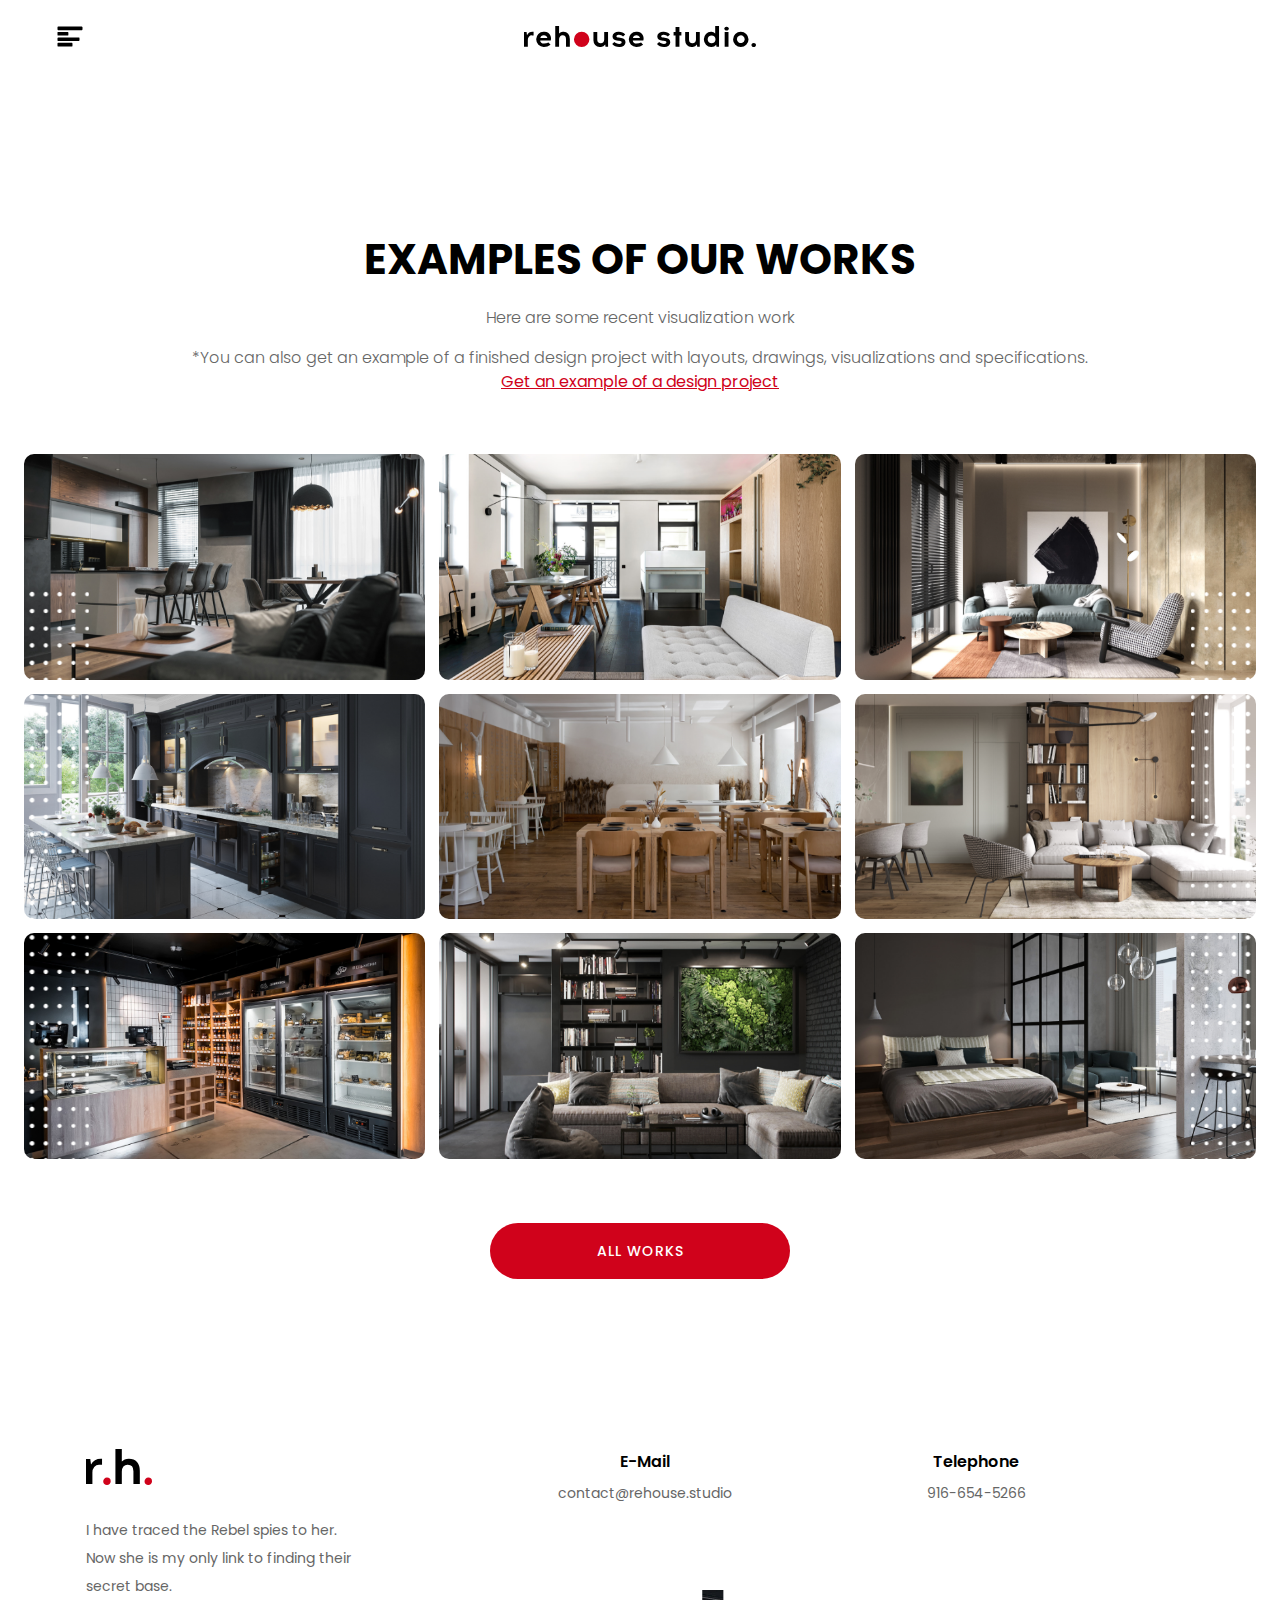
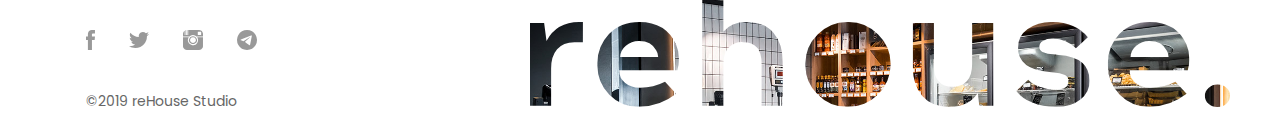
==== portfolio.html @ 038b2cbd "footer pic fix" ====
<!DOCTYPE html>
<html lang="en">

<head>
    <meta charset="UTF-8">
    <meta name="viewport" content="width=device-width, initial-scale=1.0">
    <meta http-equiv="X-UA-Compatible" content="ie=edge">
    <title>Rehouse studio</title>
    <!-- fonts -->
    <link
        href="https://fonts.googleapis.com/css?family=Poppins:100,200,300,400,500,600,700,800,900&display=swap&subset=devanagari,latin-ext"
        rel="stylesheet">
    <!-- styles -->
    <link rel="stylesheet" href="css/slick.css">
    <link rel="stylesheet" href="css/twentytwenty.css">
    <link rel="stylesheet" href="css/fotorama.css">
    <link rel="stylesheet" href="css/common.css">
    <link rel="stylesheet" href="css/responsive.css">
</head>

<body>

    <header class="header">
        <!-- <div id="toppage"></div> -->
        <span class="header__nav">
            <img class="burger" src="image/icons/menu-icon.svg" alt="menu">
            <img class="burger-close" src="image/icons/close-menu.svg" alt="menu close">
        </span>
        <a href="index.html" class="header__logo"><img src="image/logo.svg" alt="logo"></a>
        <div class="menu-section">
            <img class="ms__leftpic" src="image/red-dots.svg" alt="red dots">
            <img class="ms__rightpic" src="image/red-dots.svg" alt="red dots">
            <nav>
                <ul>
                    <li><a href="#portfolio">portfolio</a></li>
                    <li><a href="#about-us">about us</a></li>
                    <li><a href="#work-process">work process</a></li>
                    <li><a href="#service-packages">service packages</a></li>
                    <li><a href="#formsection">contact us</a></li>
                    <li><span class="openmodal">get designer advice</span></li>
                </ul>
            </nav>
        </div>
    </header>

    <main>
        <section class="ourworks" id="portfolio">
            <div class="ourworks__topsect">
                <h3>EXAMPLES OF OUR WORKS</h3>
                <p>Here are some recent visualization work</p>
                <p>*You can also get an example of a finished design project with layouts, drawings, visualizations and
                    specifications.
                    <a href="#">Get an example of a design project</a>
                </p>
            </div>
            <div class="ourworks__works">
                <img class="right-pic" src="image/white-dots.svg" alt="image">
                <img class="left-pic" src="image/white-dots.svg" alt="image">
                <div class="work-row">
                    <div class="work-col">
                        <div class="workbox">
                            <div class="workbox__inner">
                                <img src="image/work1.png" alt="image">
                                <div class="workbox__hoverbox">
                                    <p class="whoverbox__title">
                                        Design by suvorich texture framework: Lincoln
                                    </p>
                                    <div class="whoverbox__descr">
                                        <div class="whoverbox__inf">
                                            <img src="image/icons/sizeicon.svg" alt="icon"><span> 98
                                                m<sup>2</sup></span>
                                        </div>
                                        <div class="whoverbox__inf">
                                            <img src="image/icons/mark-icon.svg" alt="icon"><span>Chicago,IL</span>
                                        </div>
                                    </div>
                                    <div class="text-right"><span class="whoverbox__seemore">see more photos</span>
                                    </div>
                                </div>
                            </div>
                        </div>
                    </div>
                    <div class="work-col">
                        <div class="workbox">
                            <div class="workbox__inner">
                                <img src="image/work2.png" alt="image">
                                <div class="workbox__hoverbox">
                                    <p class="whoverbox__title">
                                        Design by suvorich texture framework: Lincoln
                                    </p>
                                    <div class="whoverbox__descr">
                                        <div class="whoverbox__inf">
                                            <img src="image/icons/sizeicon.svg" alt="icon"><span> 98
                                                m<sup>2</sup></span>
                                        </div>
                                        <div class="whoverbox__inf">
                                            <img src="image/icons/mark-icon.svg" alt="icon"><span>Chicago,IL</span>
                                        </div>
                                    </div>
                                    <div class="text-right"><span class="whoverbox__seemore">see more photos</span>
                                    </div>
                                </div>
                            </div>
                        </div>
                    </div>
                    <div class="work-col">
                        <div class="workbox">
                            <div class="workbox__inner">
                                <img src="image/work3.png" alt="image">
                                <div class="workbox__hoverbox">
                                    <p class="whoverbox__title">
                                        Design by suvorich texture framework: Lincoln
                                    </p>
                                    <div class="whoverbox__descr">
                                        <div class="whoverbox__inf">
                                            <img src="image/icons/sizeicon.svg" alt="icon"><span> 98
                                                m<sup>2</sup></span>
                                        </div>
                                        <div class="whoverbox__inf">
                                            <img src="image/icons/mark-icon.svg" alt="icon"><span>Chicago,IL</span>
                                        </div>
                                    </div>
                                    <div class="text-right"><span class="whoverbox__seemore">see more photos</span>
                                    </div>
                                </div>
                            </div>
                        </div>
                    </div>
                    <div class="work-col">
                        <div class="workbox">
                            <div class="workbox__inner">
                                <img src="image/work4.png" alt="image">
                                <div class="workbox__hoverbox">
                                    <p class="whoverbox__title">
                                        Design by suvorich texture framework: Lincoln
                                    </p>
                                    <div class="whoverbox__descr">
                                        <div class="whoverbox__inf">
                                            <img src="image/icons/sizeicon.svg" alt="icon"><span> 98
                                                m<sup>2</sup></span>
                                        </div>
                                        <div class="whoverbox__inf">
                                            <img src="image/icons/mark-icon.svg" alt="icon"><span>Chicago,IL</span>
                                        </div>
                                    </div>
                                    <div class="text-right"><span class="whoverbox__seemore">see more photos</span>
                                    </div>
                                </div>
                            </div>
                        </div>
                    </div>
                    <div class="work-col">
                        <div class="workbox">
                            <div class="workbox__inner">
                                <img src="image/work5.png" alt="image">
                                <div class="workbox__hoverbox">
                                    <p class="whoverbox__title">
                                        Design by suvorich texture framework: Lincoln
                                    </p>
                                    <div class="whoverbox__descr">
                                        <div class="whoverbox__inf">
                                            <img src="image/icons/sizeicon.svg" alt="icon"><span> 98
                                                m<sup>2</sup></span>
                                        </div>
                                        <div class="whoverbox__inf">
                                            <img src="image/icons/mark-icon.svg" alt="icon"><span>Chicago,IL</span>
                                        </div>
                                    </div>
                                    <div class="text-right"><span class="whoverbox__seemore">see more photos</span>
                                    </div>
                                </div>
                            </div>
                        </div>
                    </div>
                    <div class="work-col">
                        <div class="workbox">
                            <div class="workbox__inner">
                                <img src="image/work6.png" alt="image">
                                <div class="workbox__hoverbox">
                                    <p class="whoverbox__title">
                                        Design by suvorich texture framework: Lincoln
                                    </p>
                                    <div class="whoverbox__descr">
                                        <div class="whoverbox__inf">
                                            <img src="image/icons/sizeicon.svg" alt="icon"><span> 98
                                                m<sup>2</sup></span>
                                        </div>
                                        <div class="whoverbox__inf">
                                            <img src="image/icons/mark-icon.svg" alt="icon"><span>Chicago,IL</span>
                                        </div>
                                    </div>
                                    <div class="text-right"><span class="whoverbox__seemore">see more photos</span>
                                    </div>
                                </div>
                            </div>
                        </div>
                    </div>
                    <div class="work-col">
                        <div class="workbox">
                            <div class="workbox__inner">
                                <img src="image/work7.png" alt="image">
                                <div class="workbox__hoverbox">
                                    <p class="whoverbox__title">
                                        Design by suvorich texture framework: Lincoln
                                    </p>
                                    <div class="whoverbox__descr">
                                        <div class="whoverbox__inf">
                                            <img src="image/icons/sizeicon.svg" alt="icon"><span> 98
                                                m<sup>2</sup></span>
                                        </div>
                                        <div class="whoverbox__inf">
                                            <img src="image/icons/mark-icon.svg" alt="icon"><span>Chicago,IL</span>
                                        </div>
                                    </div>
                                    <div class="text-right"><span class="whoverbox__seemore">see more photos</span>
                                    </div>
                                </div>
                            </div>
                        </div>
                    </div>
                    <div class="work-col">
                        <div class="workbox">
                            <div class="workbox__inner">
                                <img src="image/work8.png" alt="image">
                                <div class="workbox__hoverbox">
                                    <p class="whoverbox__title">
                                        Design by suvorich texture framework: Lincoln
                                    </p>
                                    <div class="whoverbox__descr">
                                        <div class="whoverbox__inf">
                                            <img src="image/icons/sizeicon.svg" alt="icon"><span> 98
                                                m<sup>2</sup></span>
                                        </div>
                                        <div class="whoverbox__inf">
                                            <img src="image/icons/mark-icon.svg" alt="icon"><span>Chicago,IL</span>
                                        </div>
                                    </div>
                                    <div class="text-right"><span class="whoverbox__seemore">see more photos</span>
                                    </div>
                                </div>
                            </div>
                        </div>
                    </div>
                    <div class="work-col">
                        <div class="workbox">
                            <div class="workbox__inner">
                                <img src="image/work9.png" alt="image">
                                <div class="workbox__hoverbox">
                                    <p class="whoverbox__title">
                                        Design by suvorich texture framework: Lincoln
                                    </p>
                                    <div class="whoverbox__descr">
                                        <div class="whoverbox__inf">
                                            <img src="image/icons/sizeicon.svg" alt="icon"><span> 98
                                                m<sup>2</sup></span>
                                        </div>
                                        <div class="whoverbox__inf">
                                            <img src="image/icons/mark-icon.svg" alt="icon"><span>Chicago,IL</span>
                                        </div>
                                    </div>
                                    <div class="text-right"><span class="whoverbox__seemore">see more photos</span>
                                    </div>
                                </div>
                            </div>
                        </div>
                    </div>
                </div>
                <p class="showmore-work"><span>see more works</span></p>
                <a href="#" class="allworks-link">all works</a>
            </div>
        </section>
    </main>

    <div class="modal-section-gallery">
        <div class="modalform-wrap">
            <div class="modal-gallery">
                <span class="close-modal"><img src="image/icons/close-button-white.svg" alt="close modal window"></span>
                <div class="fotorama" data-nav="thumbs" data-width="100%">
                    <img src="image/work1.png" alt="">
                    <img src="image/work2.png" alt="">
                    <img src="image/slide.png" alt="">
                    <img src="image/work3.png" alt="">
                    <img src="image/work4.png" alt="">
                    <img src="image/work5.png" alt="">
                    <img src="image/work6.png" alt="">
                    <img src="image/pic1.jpg" alt="">
                    <img src="image/pic2.png" alt="">
                    <img src="image/work1.png" alt="">
                    <img src="image/work2.png" alt="">
                    <img src="image/slide.png" alt="">
                    <img src="image/work3.png" alt="">
                    <img src="image/work4.png" alt="">
                    <img src="image/work5.png" alt="">
                    <img src="image/work6.png" alt="">
                </div>
            </div>
        </div>
    </div>

    <footer class="footer" id="aaa">
        <div class="footer__container">
            <div class="footer__leftbox">
                <a href="index.html" class="footer__logo"><img src="image/footer-logo.svg" alt="logo"></a>
                <p>
                    I have traced the Rebel spies to her. Now she is my only link to finding their secret base.
                </p>
                <ul class="footer__social">
                    <li>
                        <a href="#">
                            <svg xmlns="http://www.w3.org/2000/svg" width="9" height="20" viewBox="0 0 9 20">
                                <path id="_" data-name=""
                                    d="M9,6.491l-.355,3.52h-2.7V20H1.906V10.011H0V6.491H1.906V4.206A5.079,5.079,0,0,1,2.217,2.4,3.5,3.5,0,0,1,3.436.731,4.162,4.162,0,0,1,5.963,0L8.956.023V3.451H6.783a.842.842,0,0,0-.554.183.978.978,0,0,0-.288.777v2.08Z"
                                    fill="#999" />
                            </svg>
                        </a>
                    </li>
                    <li>
                        <a href="#">
                            <svg xmlns="http://www.w3.org/2000/svg" width="25" height="20" viewBox="0 0 25 20">
                                <path id="_" data-name=""
                                    d="M25,2.363a10.678,10.678,0,0,1-2.568,2.644v.647a14.435,14.435,0,0,1-.942,5.063,15.047,15.047,0,0,1-2.8,4.613,13.854,13.854,0,0,1-4.566,3.376A15.084,15.084,0,0,1,7.877,20a14.811,14.811,0,0,1-4.167-.591A14.286,14.286,0,0,1,0,17.75q.6.056,1.227.056a10.317,10.317,0,0,0,3.4-.563,10.691,10.691,0,0,0,2.968-1.575,5.175,5.175,0,0,1-2.968-1.027,4.876,4.876,0,0,1-1.8-2.489,5.172,5.172,0,0,0,.942.084,5.365,5.365,0,0,0,1.341-.169A5.1,5.1,0,0,1,1.555,9.353,5.218,5.218,0,0,1,1,7.117V7.032a4.87,4.87,0,0,0,2.34.647A5.127,5.127,0,0,1,1.67,5.865,4.895,4.895,0,0,1,1.056,3.46,4.965,4.965,0,0,1,1.741.928,14.576,14.576,0,0,0,6.393,4.641,14.633,14.633,0,0,0,12.3,6.217a5.785,5.785,0,0,1-.114-1.153,4.867,4.867,0,0,1,.685-2.532A5.142,5.142,0,0,1,14.74.689,4.993,4.993,0,0,1,17.295,0a5.1,5.1,0,0,1,2.055.422A5.044,5.044,0,0,1,21.033,1.6,10.057,10.057,0,0,0,24.287.366a4.856,4.856,0,0,1-.87,1.617,5.253,5.253,0,0,1-1.384,1.2A10.531,10.531,0,0,0,25,2.363Z"
                                    fill="#999" />
                            </svg>

                        </a>
                    </li>
                    <li>
                        <a href="#">
                            <svg xmlns="http://www.w3.org/2000/svg" width="20" height="20" viewBox="0 0 20 20">
                                <path id="_" data-name=""
                                    d="M3.834,20a3.607,3.607,0,0,1-1.861-.5A4.04,4.04,0,0,1,.539,18.079,3.714,3.714,0,0,1,0,16.136V7.177H5.8a5.033,5.033,0,0,0-.643,4.617A4.922,4.922,0,0,0,7.2,14.353a4.9,4.9,0,0,0,2.075.789,5.093,5.093,0,0,0,.7.047,5.261,5.261,0,0,0,1.49-.219A5.043,5.043,0,0,0,13.395,13.9a4.88,4.88,0,0,0,1.284-1.829,5.159,5.159,0,0,0,.39-2.377,5.541,5.541,0,0,0-.895-2.537h5.8v8.982a3.767,3.767,0,0,1-.527,1.943A3.891,3.891,0,0,1,16.078,20H3.834ZM10,14.011A4.027,4.027,0,0,1,8,13.5,3.9,3.9,0,0,1,6.559,8.149,3.967,3.967,0,0,1,8,6.709a3.879,3.879,0,0,1,1.984-.537,3.817,3.817,0,0,1,1.973.537,4.005,4.005,0,0,1,1.434,1.44A3.892,3.892,0,0,1,11.961,13.5,3.917,3.917,0,0,1,10,14.011ZM9.988,7.2a2.856,2.856,0,0,0-1.456.388A2.919,2.919,0,0,0,7.477,8.64a2.9,2.9,0,0,0,0,2.9,3.014,3.014,0,0,0,1.055,1.063,2.789,2.789,0,0,0,1.456.4,2.85,2.85,0,0,0,1.457-.389A2.914,2.914,0,0,0,12.5,11.565a2.919,2.919,0,0,0,0-2.914,2.9,2.9,0,0,0-1.055-1.063A2.858,2.858,0,0,0,9.988,7.2Zm9.991-.662H13.83a.4.4,0,0,1-.321-.137,5.292,5.292,0,0,0-2.271-1.235,4.98,4.98,0,0,0-2.523.012A5.436,5.436,0,0,0,6.445,6.422a.332.332,0,0,1-.23.114H.138L.022,6.514V5.646c0,.033,0,.044-.007.047S0,5.283,0,4.595A10.184,10.184,0,0,1,.046,3.542,3.718,3.718,0,0,1,1.582.777L1.674.754V4.937h.8V.617A.613.613,0,0,1,2.523.309.866.866,0,0,1,2.844.16L3.05.114V4.937h.826V.023H4.4V4.937h.825V0H16.078a3.753,3.753,0,0,1,1.915.514A4.071,4.071,0,0,1,19.415,1.9a3.658,3.658,0,0,1,.563,1.874c.015.367.022.816.022,1.372l-.007.477c-.008.547-.012.816-.014.917ZM16.485,1.657c-.341,0-.692,0-1.073.012a.581.581,0,0,0-.458.183.7.7,0,0,0-.161.48v2.1a.635.635,0,0,0,.172.468.611.611,0,0,0,.447.172h2.111a.594.594,0,0,0,.642-.64V2.309a.634.634,0,0,0-.172-.469.607.607,0,0,0-.447-.171C17.173,1.661,16.826,1.657,16.485,1.657Z"
                                    transform="translate(0 0)" fill="#999" />
                            </svg>

                        </a>
                    </li>
                    <li>
                        <a href="#">
                            <svg xmlns="http://www.w3.org/2000/svg" width="20" height="20" viewBox="0 0 20 20">
                                <path id="_" data-name=""
                                    d="M10,20a9.934,9.934,0,0,1-8.64-4.936A10.053,10.053,0,0,1,0,10.012,9.754,9.754,0,0,1,1.36,4.96,9.928,9.928,0,0,1,4.948,1.372,10.137,10.137,0,0,1,10,0V.023A9.937,9.937,0,0,1,18.64,4.96,9.745,9.745,0,0,1,20,10.012a10.043,10.043,0,0,1-1.36,5.052A9.934,9.934,0,0,1,10,20ZM12.845,7.269c.054,0,.081.031.081.091l-.138.205-4.754,4.3v.046l1.554,1.234,2.56,1.943a.822.822,0,0,0,.341.082.612.612,0,0,0,.208-.036.627.627,0,0,0,.3-.206,1.5,1.5,0,0,1,.092-.16L14.869,5.76c0-.182-.069-.29-.206-.32a.534.534,0,0,0-.142-.018,1.035,1.035,0,0,0-.269.041l-.206.068L3.9,9.509a.912.912,0,0,0-.239.172.26.26,0,0,0-.08.239.456.456,0,0,0,.229.32l.205.114,2.515.845L12.583,7.36l.16-.068A.3.3,0,0,1,12.845,7.269Z"
                                    transform="translate(0 0)" fill="#999" />
                            </svg>

                        </a>
                    </li>
                </ul>
                <p>©2019 reHouse Studio</p>
            </div>
            <div class="footer__rightbox">
                <div class="footer__rightboxinfo">
                    <p class="title">E-Mail</p>
                    <a href="mailto:contact@rehouse.studio">contact@rehouse.studio</a>
                </div>
                <div class="footer__rightboxinfo">
                    <p class="title">Telephone</p>
                    <a href="tel:9166545266">916-654-5266</a>
                </div>
            </div>
        </div>
        <img src="image/footer-pic.svg" alt="image" class="footerbottompic">
    </footer>







    <script src="js/jquery.min.js"></script>
    <script src="js/slick.min.js"></script>
    <script src="js/jquery.event.move.js"></script>
    <script src="js/jquery.twentytwenty.js"></script>
    <script src="js/fotorama.js"></script>
    <script src="js/common.js"></script>
    <script>
        $(function () {
            $(".twentytwenty-container[data-orientation!='vertical']").twentytwenty({ default_offset_pct: 0.7 });
            $(".twentytwenty-container[data-orientation='vertical']").twentytwenty({
                default_offset_pct: 0.3, orientation:
                    'vertical'
            });
        });
    </script>
</body>

</html>
---- css/twentytwenty.css ----
.twentytwenty-horizontal .twentytwenty-handle:before, .twentytwenty-horizontal .twentytwenty-handle:after, .twentytwenty-vertical .twentytwenty-handle:before, .twentytwenty-vertical .twentytwenty-handle:after {
  content: " ";
  display: block;
  background: white;
  position: absolute;
  z-index: 30;
  -webkit-box-shadow: 0px 0px 12px rgba(51, 51, 51, 0.5);
  -moz-box-shadow: 0px 0px 12px rgba(51, 51, 51, 0.5);
  box-shadow: 0px 0px 12px rgba(51, 51, 51, 0.5); }

.twentytwenty-horizontal .twentytwenty-handle:before, .twentytwenty-horizontal .twentytwenty-handle:after {
  width: 3px;
  height: 9999px;
  left: 50%;
  margin-left: -1.5px; }

.twentytwenty-vertical .twentytwenty-handle:before, .twentytwenty-vertical .twentytwenty-handle:after {
  width: 9999px;
  height: 3px;
  top: 50%;
  margin-top: -1.5px; }

.twentytwenty-before-label, .twentytwenty-after-label, .twentytwenty-overlay {
  position: absolute;
  top: 0;
  width: 100%;
  height: 100%; }

.twentytwenty-before-label, .twentytwenty-after-label, .twentytwenty-overlay {
  -webkit-transition-duration: 0.5s;
  -moz-transition-duration: 0.5s;
  transition-duration: 0.5s; }

.twentytwenty-before-label, .twentytwenty-after-label {
  -webkit-transition-property: opacity;
  -moz-transition-property: opacity;
  transition-property: opacity; }

.twentytwenty-before-label:before, .twentytwenty-after-label:before {
  color: white;
  font-size: 13px;
  letter-spacing: 0.1em; }

.twentytwenty-before-label:before, .twentytwenty-after-label:before {
  position: absolute;
  background: rgba(255, 255, 255, 0.2);
  line-height: 38px;
  padding: 0 20px;
  -webkit-border-radius: 2px;
  -moz-border-radius: 2px;
  border-radius: 2px; }

.twentytwenty-horizontal .twentytwenty-before-label:before, .twentytwenty-horizontal .twentytwenty-after-label:before {
  top: 50%;
  margin-top: -19px; }

.twentytwenty-vertical .twentytwenty-before-label:before, .twentytwenty-vertical .twentytwenty-after-label:before {
  left: 50%;
  margin-left: -45px;
  text-align: center;
  width: 90px; }

.twentytwenty-left-arrow, .twentytwenty-right-arrow, .twentytwenty-up-arrow, .twentytwenty-down-arrow {
  width: 0;
  height: 0;
  border: 6px inset transparent;
  position: absolute; }

.twentytwenty-left-arrow, .twentytwenty-right-arrow {
  top: 50%;
  margin-top: -6px; }

.twentytwenty-up-arrow, .twentytwenty-down-arrow {
  left: 50%;
  margin-left: -6px; }

.twentytwenty-container {
  -webkit-box-sizing: content-box;
  -moz-box-sizing: content-box;
  box-sizing: content-box;
  z-index: 0;
  overflow: hidden;
  position: relative;
  -webkit-user-select: none;
  -moz-user-select: none;
  -ms-user-select: none; }
  .twentytwenty-container img {
    max-width: 100%;
    position: absolute;
    top: 0;
    display: block; }
  .twentytwenty-container.active .twentytwenty-overlay, .twentytwenty-container.active :hover.twentytwenty-overlay {
    background: rgba(0, 0, 0, 0); }
    .twentytwenty-container.active .twentytwenty-overlay .twentytwenty-before-label,
    .twentytwenty-container.active .twentytwenty-overlay .twentytwenty-after-label, .twentytwenty-container.active :hover.twentytwenty-overlay .twentytwenty-before-label,
    .twentytwenty-container.active :hover.twentytwenty-overlay .twentytwenty-after-label {
      opacity: 0; }
  .twentytwenty-container * {
    -webkit-box-sizing: content-box;
    -moz-box-sizing: content-box;
    box-sizing: content-box; }

.twentytwenty-before-label {
  opacity: 0; }
  .twentytwenty-before-label:before {
    content: attr(data-content); }

.twentytwenty-after-label {
  opacity: 0; }
  .twentytwenty-after-label:before {
    content: attr(data-content); }

.twentytwenty-horizontal .twentytwenty-before-label:before {
  left: 10px; }

.twentytwenty-horizontal .twentytwenty-after-label:before {
  right: 10px; }

.twentytwenty-vertical .twentytwenty-before-label:before {
  top: 10px; }

.twentytwenty-vertical .twentytwenty-after-label:before {
  bottom: 10px; }

.twentytwenty-overlay {
  -webkit-transition-property: background;
  -moz-transition-property: background;
  transition-property: background;
  background: rgba(0, 0, 0, 0);
  z-index: 25; }
  .twentytwenty-overlay:hover {
    background: rgba(0, 0, 0, 0.5); }
    .twentytwenty-overlay:hover .twentytwenty-after-label {
      opacity: 1; }
    .twentytwenty-overlay:hover .twentytwenty-before-label {
      opacity: 1; }

.twentytwenty-before {
  z-index: 20; }

.twentytwenty-after {
  z-index: 10; }

.twentytwenty-handle {
  height: 38px;
  width: 38px;
  position: absolute;
  left: 50%;
  top: 50%;
  margin-left: -22px;
  margin-top: -22px;
  border: 3px solid white;
  -webkit-border-radius: 1000px;
  -moz-border-radius: 1000px;
  border-radius: 1000px;
  -webkit-box-shadow: 0px 0px 12px rgba(51, 51, 51, 0.5);
  -moz-box-shadow: 0px 0px 12px rgba(51, 51, 51, 0.5);
  box-shadow: 0px 0px 12px rgba(51, 51, 51, 0.5);
  z-index: 40;
  cursor: pointer; }

.twentytwenty-horizontal .twentytwenty-handle:before {
  bottom: 50%;
  margin-bottom: 22px;
  -webkit-box-shadow: 0 3px 0 white, 0px 0px 12px rgba(51, 51, 51, 0.5);
  -moz-box-shadow: 0 3px 0 white, 0px 0px 12px rgba(51, 51, 51, 0.5);
  box-shadow: 0 3px 0 white, 0px 0px 12px rgba(51, 51, 51, 0.5); }
.twentytwenty-horizontal .twentytwenty-handle:after {
  top: 50%;
  margin-top: 22px;
  -webkit-box-shadow: 0 -3px 0 white, 0px 0px 12px rgba(51, 51, 51, 0.5);
  -moz-box-shadow: 0 -3px 0 white, 0px 0px 12px rgba(51, 51, 51, 0.5);
  box-shadow: 0 -3px 0 white, 0px 0px 12px rgba(51, 51, 51, 0.5); }

.twentytwenty-vertical .twentytwenty-handle:before {
  left: 50%;
  margin-left: 22px;
  -webkit-box-shadow: 3px 0 0 white, 0px 0px 12px rgba(51, 51, 51, 0.5);
  -moz-box-shadow: 3px 0 0 white, 0px 0px 12px rgba(51, 51, 51, 0.5);
  box-shadow: 3px 0 0 white, 0px 0px 12px rgba(51, 51, 51, 0.5); }
.twentytwenty-vertical .twentytwenty-handle:after {
  right: 50%;
  margin-right: 22px;
  -webkit-box-shadow: -3px 0 0 white, 0px 0px 12px rgba(51, 51, 51, 0.5);
  -moz-box-shadow: -3px 0 0 white, 0px 0px 12px rgba(51, 51, 51, 0.5);
  box-shadow: -3px 0 0 white, 0px 0px 12px rgba(51, 51, 51, 0.5); }

.twentytwenty-left-arrow {
  border-right: 6px solid white;
  left: 50%;
  margin-left: -17px; }

.twentytwenty-right-arrow {
  border-left: 6px solid white;
  right: 50%;
  margin-right: -17px; }

.twentytwenty-up-arrow {
  border-bottom: 6px solid white;
  top: 50%;
  margin-top: -17px; }

.twentytwenty-down-arrow {
  border-top: 6px solid white;
  bottom: 50%;
  margin-bottom: -17px; }
---- css/fotorama.css ----
/*!
 * Fotorama 4.6.4 | http://fotorama.io/license/
 */
.fotorama__arr:focus:after,
.fotorama__fullscreen-icon:focus:after,
.fotorama__html,
.fotorama__img,
.fotorama__nav__frame:focus .fotorama__dot:after,
.fotorama__nav__frame:focus .fotorama__thumb:after,
.fotorama__stage__frame,
.fotorama__stage__shaft,
.fotorama__video iframe {
    position: absolute;
    width: 100%;
    height: 100%;
    top: 0;
    right: 0;
    left: 0;
    bottom: 0
}

.fotorama--fullscreen,
.fotorama__img {
    max-width: 99999px !important;
    max-height: 99999px !important;
    min-width: 0 !important;
    min-height: 0 !important;
    border-radius: 0 !important;
    box-shadow: none !important;
    padding: 0 !important
}

.fotorama__wrap .fotorama__grab {
    cursor: move;
    cursor: -webkit-grab;
    cursor: -o-grab;
    cursor: -ms-grab;
    cursor: grab
}

.fotorama__grabbing * {
    cursor: move;
    cursor: -webkit-grabbing;
    cursor: -o-grabbing;
    cursor: -ms-grabbing;
    cursor: grabbing
}

.fotorama__spinner {
    position: absolute !important;
    top: 50% !important;
    left: 50% !important
}

.fotorama__wrap--css3 .fotorama__arr,
.fotorama__wrap--css3 .fotorama__fullscreen-icon,
.fotorama__wrap--css3 .fotorama__nav__shaft,
.fotorama__wrap--css3 .fotorama__stage__shaft,
.fotorama__wrap--css3 .fotorama__thumb-border,
.fotorama__wrap--css3 .fotorama__video-close,
.fotorama__wrap--css3 .fotorama__video-play {
    -webkit-transform: translate3d(0, 0, 0);
    transform: translate3d(0, 0, 0)
}

.fotorama__caption,
.fotorama__nav:after,
.fotorama__nav:before,
.fotorama__stage:after,
.fotorama__stage:before,
.fotorama__wrap--css3 .fotorama__html,
.fotorama__wrap--css3 .fotorama__nav,
.fotorama__wrap--css3 .fotorama__spinner,
.fotorama__wrap--css3 .fotorama__stage,
.fotorama__wrap--css3 .fotorama__stage .fotorama__img,
.fotorama__wrap--css3 .fotorama__stage__frame {
    -webkit-transform: translateZ(0);
    transform: translateZ(0)
}

.fotorama__arr:focus,
.fotorama__fullscreen-icon:focus,
.fotorama__nav__frame {
    outline: 0
}

.fotorama__arr:focus:after,
.fotorama__fullscreen-icon:focus:after,
.fotorama__nav__frame:focus .fotorama__dot:after,
.fotorama__nav__frame:focus .fotorama__thumb:after {
    content: '';
    border-radius: inherit;
    background-color: rgba(0, 175, 234, .5)
}

.fotorama__wrap--video .fotorama__stage,
.fotorama__wrap--video .fotorama__stage__frame--video,
.fotorama__wrap--video .fotorama__stage__frame--video .fotorama__html,
.fotorama__wrap--video .fotorama__stage__frame--video .fotorama__img,
.fotorama__wrap--video .fotorama__stage__shaft {
    -webkit-transform: none !important;
    transform: none !important
}

.fotorama__wrap--css3 .fotorama__nav__shaft,
.fotorama__wrap--css3 .fotorama__stage__shaft,
.fotorama__wrap--css3 .fotorama__thumb-border {
    transition-property: -webkit-transform, width;
    transition-property: transform, width;
    transition-timing-function: cubic-bezier(0.1, 0, .25, 1);
    transition-duration: 0ms
}

.fotorama__arr,
.fotorama__fullscreen-icon,
.fotorama__no-select,
.fotorama__video-close,
.fotorama__video-play,
.fotorama__wrap {
    -webkit-user-select: none;
    -moz-user-select: none;
    -ms-user-select: none;
    user-select: none
}

.fotorama__select {
    -webkit-user-select: text;
    -moz-user-select: text;
    -ms-user-select: text;
    user-select: text
}

.fotorama__nav,
.fotorama__nav__frame {
    margin: auto;
    padding: 0
}

.fotorama__caption__wrap,
.fotorama__nav__frame,
.fotorama__nav__shaft {
    -moz-box-orient: vertical;
    display: inline-block;
    vertical-align: middle;
    *display: inline;
    *zoom: 1
}

.fotorama__nav__frame,
.fotorama__thumb-border {
    box-sizing: content-box
}

.fotorama__caption__wrap {
    box-sizing: border-box
}

.fotorama--hidden,
.fotorama__load {
    position: absolute;
    left: -99999px;
    top: -99999px;
    z-index: -1
}

.fotorama__arr,
.fotorama__fullscreen-icon,
.fotorama__nav,
.fotorama__nav__frame,
.fotorama__nav__shaft,
.fotorama__stage__frame,
.fotorama__stage__shaft,
.fotorama__video-close,
.fotorama__video-play {
    -webkit-tap-highlight-color: transparent
}

.fotorama__arr,
.fotorama__fullscreen-icon,
.fotorama__video-close,
.fotorama__video-play {
    background: url(../image/fotorama.png) no-repeat
}

@media (-webkit-min-device-pixel-ratio:1.5),
(min-resolution:2dppx) {

    .fotorama__arr,
    .fotorama__fullscreen-icon,
    .fotorama__video-close,
    .fotorama__video-play {
        background: url(../image/fotorama@2x.png) 0 0/96px 160px no-repeat
    }
}

.fotorama__thumb {
    background-color: #7f7f7f;
    background-color: rgba(127, 127, 127, .2)
}

@media print {

    .fotorama__arr,
    .fotorama__fullscreen-icon,
    .fotorama__thumb-border,
    .fotorama__video-close,
    .fotorama__video-play {
        background: none !important
    }
}

.fotorama {
    min-width: 1px;
    overflow: hidden
}

.fotorama:not(.fotorama--unobtrusive)>*:not(:first-child) {
    display: none
}

.fullscreen {
    width: 100% !important;
    height: 100% !important;
    max-width: 100% !important;
    max-height: 100% !important;
    margin: 0 !important;
    padding: 0 !important;
    overflow: hidden !important;
    background: #000
}

.fotorama--fullscreen {
    position: absolute !important;
    top: 0 !important;
    left: 0 !important;
    right: 0 !important;
    bottom: 0 !important;
    float: none !important;
    z-index: 2147483647 !important;
    background: #000;
    width: 100% !important;
    height: 100% !important;
    margin: 0 !important
}

.fotorama--fullscreen .fotorama__nav,
.fotorama--fullscreen .fotorama__stage {
    background: #000
}

.fotorama__wrap {
    -webkit-text-size-adjust: 100%;
    position: relative;
    direction: ltr;
    z-index: 0
}

.fotorama__wrap--rtl .fotorama__stage__frame {
    direction: rtl
}

.fotorama__nav,
.fotorama__stage {
    overflow: hidden;
    position: relative;
    max-width: 100%
}

.fotorama__wrap--pan-y {
    -ms-touch-action: pan-y
}

.fotorama__wrap .fotorama__pointer {
    cursor: pointer
}

.fotorama__wrap--slide .fotorama__stage__frame {
    opacity: 1 !important
}

.fotorama__stage__frame {
    overflow: hidden
}

.fotorama__stage__frame.fotorama__active {
    z-index: 8
}

.fotorama__wrap--fade .fotorama__stage__frame {
    display: none
}

.fotorama__wrap--fade .fotorama__fade-front,
.fotorama__wrap--fade .fotorama__fade-rear,
.fotorama__wrap--fade .fotorama__stage__frame.fotorama__active {
    display: block;
    left: 0;
    top: 0
}

.fotorama__wrap--fade .fotorama__fade-front {
    z-index: 8
}

.fotorama__wrap--fade .fotorama__fade-rear {
    z-index: 7
}

.fotorama__wrap--fade .fotorama__fade-rear.fotorama__active {
    z-index: 9
}

.fotorama__wrap--fade .fotorama__stage .fotorama__shadow {
    display: none
}

.fotorama__img {
    -ms-filter: "alpha(Opacity=0)";
    filter: alpha(opacity=0);
    opacity: 0;
    border: none !important
}

.fotorama__error .fotorama__img,
.fotorama__loaded .fotorama__img {
    -ms-filter: "alpha(Opacity=100)";
    filter: alpha(opacity=100);
    opacity: 1
}

.fotorama--fullscreen .fotorama__loaded--full .fotorama__img,
.fotorama__img--full {
    display: none
}

.fotorama--fullscreen .fotorama__loaded--full .fotorama__img--full {
    display: block
}

.fotorama__wrap--only-active .fotorama__nav,
.fotorama__wrap--only-active .fotorama__stage {
    max-width: 99999px !important
}

.fotorama__wrap--only-active .fotorama__stage__frame {
    visibility: hidden
}

.fotorama__wrap--only-active .fotorama__stage__frame.fotorama__active {
    visibility: visible
}

.fotorama__nav {
    font-size: 0;
    line-height: 0;
    text-align: center;
    display: none;
    white-space: nowrap;
    z-index: 5
}

.fotorama__nav__shaft {
    position: relative;
    left: 0;
    top: 0;
    text-align: left
}

.fotorama__nav__frame {
    position: relative;
    cursor: pointer
}

.fotorama__nav--dots {
    display: block
}

.fotorama__nav--dots .fotorama__nav__frame {
    width: 18px;
    height: 30px
}

.fotorama__nav--dots .fotorama__nav__frame--thumb,
.fotorama__nav--dots .fotorama__thumb-border {
    display: none
}

.fotorama__nav--thumbs {
    display: block
}

.fotorama__nav--thumbs .fotorama__nav__frame {
    padding-left: 0 !important
}

.fotorama__nav--thumbs .fotorama__nav__frame:last-child {
    padding-right: 0 !important
}

.fotorama__nav--thumbs .fotorama__nav__frame--dot {
    display: none
}

.fotorama__dot {
    display: block;
    width: 4px;
    height: 4px;
    position: relative;
    top: 12px;
    left: 6px;
    border-radius: 6px;
    border: 1px solid #7f7f7f
}

.fotorama__nav__frame:focus .fotorama__dot:after {
    padding: 1px;
    top: -1px;
    left: -1px
}

.fotorama__nav__frame.fotorama__active .fotorama__dot {
    width: 0;
    height: 0;
    border-width: 3px
}

.fotorama__nav__frame.fotorama__active .fotorama__dot:after {
    padding: 3px;
    top: -3px;
    left: -3px
}

.fotorama__thumb {
    overflow: hidden;
    position: relative;
    width: 100%;
    height: 100%
}

.fotorama__nav__frame:focus .fotorama__thumb {
    z-index: 2
}

.fotorama__thumb-border {
    position: absolute;
    z-index: 9;
    top: 0;
    left: 0;
    border-style: solid;
    border-color: #00afea;
    background-image: linear-gradient(to bottom right, rgba(255, 255, 255, .25), rgba(64, 64, 64, .1))
}

.fotorama__caption {
    position: absolute;
    z-index: 12;
    bottom: 0;
    left: 0;
    right: 0;
    font-family: 'Helvetica Neue', Arial, sans-serif;
    font-size: 14px;
    line-height: 1.5;
    color: #000
}

.fotorama__caption a {
    text-decoration: none;
    color: #000;
    border-bottom: 1px solid;
    border-color: rgba(0, 0, 0, .5)
}

.fotorama__caption a:hover {
    color: #333;
    border-color: rgba(51, 51, 51, .5)
}

.fotorama__wrap--rtl .fotorama__caption {
    left: auto;
    right: 0
}

.fotorama__wrap--no-captions .fotorama__caption,
.fotorama__wrap--video .fotorama__caption {
    display: none
}

.fotorama__caption__wrap {
    background-color: #fff;
    background-color: rgba(255, 255, 255, .9);
    padding: 5px 10px
}

@-webkit-keyframes spinner {
    0% {
        -webkit-transform: rotate(0);
        transform: rotate(0)
    }

    100% {
        -webkit-transform: rotate(360deg);
        transform: rotate(360deg)
    }
}

@keyframes spinner {
    0% {
        -webkit-transform: rotate(0);
        transform: rotate(0)
    }

    100% {
        -webkit-transform: rotate(360deg);
        transform: rotate(360deg)
    }
}

.fotorama__wrap--css3 .fotorama__spinner {
    -webkit-animation: spinner 24s infinite linear;
    animation: spinner 24s infinite linear
}

.fotorama__wrap--css3 .fotorama__html,
.fotorama__wrap--css3 .fotorama__stage .fotorama__img {
    transition-property: opacity;
    transition-timing-function: linear;
    transition-duration: .3s
}

.fotorama__wrap--video .fotorama__stage__frame--video .fotorama__html,
.fotorama__wrap--video .fotorama__stage__frame--video .fotorama__img {
    -ms-filter: "alpha(Opacity=0)";
    filter: alpha(opacity=0);
    opacity: 0
}

.fotorama__select {
    cursor: auto
}

.fotorama__video {
    top: 32px;
    right: 0;
    bottom: 0;
    left: 0;
    position: absolute;
    z-index: 10
}

@-moz-document url-prefix() {
    .fotorama__active {
        box-shadow: 0 0 0 transparent
    }
}

.fotorama__arr,
.fotorama__fullscreen-icon,
.fotorama__video-close,
.fotorama__video-play {
    position: absolute;
    z-index: 11;
    cursor: pointer
}

.fotorama__arr {
    position: absolute;
    width: 32px;
    height: 32px;
    top: 50%;
    margin-top: -16px
}

.fotorama__arr--prev {
    left: 2px;
    background-position: 0 0
}

.fotorama__arr--next {
    right: 2px;
    background-position: -32px 0
}

.fotorama__arr--disabled {
    pointer-events: none;
    cursor: default;
    *display: none;
    opacity: .1
}

.fotorama__fullscreen-icon {
    width: 32px;
    height: 32px;
    top: 2px;
    right: 2px;
    background-position: 0 -32px;
    z-index: 20
}

.fotorama__arr:focus,
.fotorama__fullscreen-icon:focus {
    border-radius: 50%
}

.fotorama--fullscreen .fotorama__fullscreen-icon {
    background-position: -32px -32px
}

.fotorama__video-play {
    width: 96px;
    height: 96px;
    left: 50%;
    top: 50%;
    margin-left: -48px;
    margin-top: -48px;
    background-position: 0 -64px;
    opacity: 0
}

.fotorama__wrap--css2 .fotorama__video-play,
.fotorama__wrap--video .fotorama__stage .fotorama__video-play {
    display: none
}

.fotorama__error .fotorama__video-play,
.fotorama__loaded .fotorama__video-play,
.fotorama__nav__frame .fotorama__video-play {
    opacity: 1;
    display: block
}

.fotorama__nav__frame .fotorama__video-play {
    width: 32px;
    height: 32px;
    margin-left: -16px;
    margin-top: -16px;
    background-position: -64px -32px
}

.fotorama__video-close {
    width: 32px;
    height: 32px;
    top: 0;
    right: 0;
    background-position: -64px 0;
    z-index: 20;
    opacity: 0
}

.fotorama__wrap--css2 .fotorama__video-close {
    display: none
}

.fotorama__wrap--css3 .fotorama__video-close {
    -webkit-transform: translate3d(32px, -32px, 0);
    transform: translate3d(32px, -32px, 0)
}

.fotorama__wrap--video .fotorama__video-close {
    display: block;
    opacity: 1
}

.fotorama__wrap--css3.fotorama__wrap--video .fotorama__video-close {
    -webkit-transform: translate3d(0, 0, 0);
    transform: translate3d(0, 0, 0)
}

.fotorama__wrap--no-controls.fotorama__wrap--toggle-arrows .fotorama__arr,
.fotorama__wrap--no-controls.fotorama__wrap--toggle-arrows .fotorama__fullscreen-icon {
    opacity: 0
}

.fotorama__wrap--no-controls.fotorama__wrap--toggle-arrows .fotorama__arr:focus,
.fotorama__wrap--no-controls.fotorama__wrap--toggle-arrows .fotorama__fullscreen-icon:focus {
    opacity: 1
}

.fotorama__wrap--video .fotorama__arr,
.fotorama__wrap--video .fotorama__fullscreen-icon {
    opacity: 0 !important
}

.fotorama__wrap--css2.fotorama__wrap--no-controls.fotorama__wrap--toggle-arrows .fotorama__arr,
.fotorama__wrap--css2.fotorama__wrap--no-controls.fotorama__wrap--toggle-arrows .fotorama__fullscreen-icon {
    display: none
}

.fotorama__wrap--css2.fotorama__wrap--no-controls.fotorama__wrap--toggle-arrows .fotorama__arr:focus,
.fotorama__wrap--css2.fotorama__wrap--no-controls.fotorama__wrap--toggle-arrows .fotorama__fullscreen-icon:focus {
    display: block
}

.fotorama__wrap--css2.fotorama__wrap--video .fotorama__arr,
.fotorama__wrap--css2.fotorama__wrap--video .fotorama__fullscreen-icon {
    display: none !important
}

.fotorama__wrap--css3.fotorama__wrap--no-controls.fotorama__wrap--slide.fotorama__wrap--toggle-arrows .fotorama__fullscreen-icon:not(:focus) {
    -webkit-transform: translate3d(32px, -32px, 0);
    transform: translate3d(32px, -32px, 0)
}

.fotorama__wrap--css3.fotorama__wrap--no-controls.fotorama__wrap--slide.fotorama__wrap--toggle-arrows .fotorama__arr--prev:not(:focus) {
    -webkit-transform: translate3d(-48px, 0, 0);
    transform: translate3d(-48px, 0, 0)
}

.fotorama__wrap--css3.fotorama__wrap--no-controls.fotorama__wrap--slide.fotorama__wrap--toggle-arrows .fotorama__arr--next:not(:focus) {
    -webkit-transform: translate3d(48px, 0, 0);
    transform: translate3d(48px, 0, 0)
}

.fotorama__wrap--css3.fotorama__wrap--video .fotorama__fullscreen-icon {
    -webkit-transform: translate3d(32px, -32px, 0) !important;
    transform: translate3d(32px, -32px, 0) !important
}

.fotorama__wrap--css3.fotorama__wrap--video .fotorama__arr--prev {
    -webkit-transform: translate3d(-48px, 0, 0) !important;
    transform: translate3d(-48px, 0, 0) !important
}

.fotorama__wrap--css3.fotorama__wrap--video .fotorama__arr--next {
    -webkit-transform: translate3d(48px, 0, 0) !important;
    transform: translate3d(48px, 0, 0) !important
}

.fotorama__wrap--css3 .fotorama__arr:not(:focus),
.fotorama__wrap--css3 .fotorama__fullscreen-icon:not(:focus),
.fotorama__wrap--css3 .fotorama__video-close:not(:focus),
.fotorama__wrap--css3 .fotorama__video-play:not(:focus) {
    transition-property: -webkit-transform, opacity;
    transition-property: transform, opacity;
    transition-duration: .3s
}

.fotorama__nav:after,
.fotorama__nav:before,
.fotorama__stage:after,
.fotorama__stage:before {
    content: "";
    display: block;
    position: absolute;
    text-decoration: none;
    top: 0;
    bottom: 0;
    width: 10px;
    height: auto;
    z-index: 10;
    pointer-events: none;
    background-repeat: no-repeat;
    background-size: 1px 100%, 5px 100%
}

.fotorama__nav:before,
.fotorama__stage:before {
    background-image: linear-gradient(transparent, rgba(0, 0, 0, .2) 25%, rgba(0, 0, 0, .3) 75%, transparent), radial-gradient(farthest-side at 0 50%, rgba(0, 0, 0, .4), transparent);
    background-position: 0 0, 0 0;
    left: -10px
}

.fotorama__nav.fotorama__shadows--left:before,
.fotorama__stage.fotorama__shadows--left:before {
    left: 0
}

.fotorama__nav:after,
.fotorama__stage:after {
    background-image: linear-gradient(transparent, rgba(0, 0, 0, .2) 25%, rgba(0, 0, 0, .3) 75%, transparent), radial-gradient(farthest-side at 100% 50%, rgba(0, 0, 0, .4), transparent);
    background-position: 100% 0, 100% 0;
    right: -10px
}

.fotorama__nav.fotorama__shadows--right:after,
.fotorama__stage.fotorama__shadows--right:after {
    right: 0
}

.fotorama--fullscreen .fotorama__nav:after,
.fotorama--fullscreen .fotorama__nav:before,
.fotorama--fullscreen .fotorama__stage:after,
.fotorama--fullscreen .fotorama__stage:before,
.fotorama__wrap--fade .fotorama__stage:after,
.fotorama__wrap--fade .fotorama__stage:before,
.fotorama__wrap--no-shadows .fotorama__nav:after,
.fotorama__wrap--no-shadows .fotorama__nav:before,
.fotorama__wrap--no-shadows .fotorama__stage:after,
.fotorama__wrap--no-shadows .fotorama__stage:before {
    display: none
}
---- css/common.css ----
body {
    margin: 0;
    padding: 0;
    font-family: 'Poppins', sans-serif;
}

main {
    max-width: 1920px;
    margin: 0 auto;
}

h3 {
    font-size: 48px;
    font-weight: 700;
    line-height: 72px;
    color: #000;
}

*,
::after,
::before {
    box-sizing: inherit;
}

.text-right {
    text-align: right;
}

.general-linkbtn {
    display: inline-flex;
    align-items: center;
    justify-content: center;
    text-transform: uppercase;
    color: #fff;
    border-radius: 28px;
    -webkit-border-radius: 28px;
    -moz-border-radius: 28px;
    -ms-border-radius: 28px;
    -o-border-radius: 28px;
    background-color: #D0021B;
    font-size: 13px;
    font-weight: 500;
    height: 56px;
    padding-left: 65px;
    padding-right: 65px;
    text-decoration: none;
}

a:focus,
input:focus {
    outline: none;
}

h4 {
    text-transform: uppercase;
    text-align: center;
    font-size: 30px;
    font-weight: 700;
    line-height: 38px;
}

/* general end */

/* header */
header.header {
    height: 118px;
    display: flex;
    align-items: center;
    justify-content: center;
}

.header__nav {
    position: absolute;
    left: 57px;
    cursor: pointer;
}

/* header end */

/* main slider */
.mainslider {
    padding: 0 29px;
    position: relative;
}

.bigslider {
    height: calc(100vh - 150px);
    width: 92.5%;
    margin: 0 auto;
    max-height: 815px;
    min-height: 600px;
    position: relative;
    z-index: 2;
    background-color: #fff;
}

.bigslider__slide.slick-slide {
    outline: none;
    border-radius: 10px;
    -webkit-border-radius: 10px;
    -moz-border-radius: 10px;
    -ms-border-radius: 10px;
    -o-border-radius: 10px;
    overflow: hidden;
    width: 100%;
    height: calc(100vh - 150px);
    max-height: 815px;
    min-height: 600px;
    position: relative;
}

.bigslider__slide img {
    width: 100%;
    height: 100%;
    object-fit: cover;
    object-position: 50% 50%;
}

.bigslider__slide.slick-slide:after {
    content: "";
    position: absolute;
    left: 0;
    top: 0;
    background-color: rgba(0, 0, 0, 0.5);
    display: block;
    width: 100%;
    height: 100%;
}

.slide__text {
    position: absolute;
    z-index: 1;
    color: #fff;
    top: 50%;
    left: 0;
    right: 0;
    text-align: center;
    transform: translateY(-50%);
}

.slide__text h2 {
    font-size: 62px;
    font-weight: 600;
    line-height: 93px;
    margin: 0;
}

.slide__text p.subtitle {
    margin: 0;
    font-size: 16px;
    line-height: 1;
}

.slide__link {
    display: flex;
    width: 300px;
    height: 56px;
    align-items: center;
    justify-content: center;
    font-size: 14px;
    font-weight: 500;
    text-decoration: none;
    border-radius: 28px;
    -webkit-border-radius: 28px;
    -moz-border-radius: 28px;
    -ms-border-radius: 28px;
    -o-border-radius: 28px;
    background-color: #D0021B;
    color: #fff;
    margin: 99px auto 0;
    text-transform: uppercase;
}

.bigslider .slick-arrow {
    position: absolute;
    right: 0;
    z-index: 2;
    width: 56px;
    height: 56px;
    border-radius: 50%;
    -webkit-border-radius: 50%;
    -moz-border-radius: 50%;
    -ms-border-radius: 50%;
    -o-border-radius: 50%;
    border: none;
    outline: none;
    padding: 0;
    background-color: #D0021B;
    right: -28px;
    background-repeat: no-repeat;
    background-position: center center;
    background-image: url(../image/icons/slider-arrow.svg);
    cursor: pointer;
}

.bigslider .slick-arrow.slick-prev {
    top: 25%;
    transform: rotate(90deg);
    -webkit-transform: rotate(90deg);
    -moz-transform: rotate(90deg);
    -ms-transform: rotate(90deg);
    -o-transform: rotate(90deg);
}

.bigslider .slick-arrow.slick-next {
    top: calc(25% + 96px);
    transform: rotate(-90deg);
    -webkit-transform: rotate(-90deg);
    -moz-transform: rotate(-90deg);
    -ms-transform: rotate(-90deg);
    -o-transform: rotate(-90deg);
}

.bigslider .slick-dots {
    position: absolute;
    left: 5%;
    bottom: 6%;
    list-style-type: none;
    padding: 0;
    margin: 0;
}

.bigslider .slick-dots li {
    display: inline-block;
    vertical-align: middle;
    margin-right: 20px;

}

.bigslider .slick-dots li:last-child {
    margin-right: 0;
}

.bigslider .slick-dots li button {
    border: none;
    color: transparent;
    outline: none;
    width: 10px;
    height: 10px;
    padding: 0;
    border-radius: 50%;
    -webkit-border-radius: 50%;
    -moz-border-radius: 50%;
    -ms-border-radius: 50%;
    -o-border-radius: 50%;
    background-color: #fff;
    cursor: pointer;
}

.bigslider .slick-dots .slick-active button {
    background-color: #D0021B;
}

.mainslider__reddots {
    position: absolute;
    right: 29px;
    bottom: -100px;
    z-index: 0;
}

.bigslider__slide.slick-slide .slide__text h2 {
    position: relative;
    opacity: 0;
    left: -300px;
    transition: 1s;
    -webkit-transition: 1s;
    -moz-transition: 1s;
    -ms-transition: 1s;
    -o-transition: 1s;
}

.bigslider__slide.slick-slide.slick-active .slide__text h2 {
    opacity: 1;
    left: 0;
}

.bigslider__slide.slick-slide .slide__text p.subtitle {
    position: relative;
    right: -200px;
    transition: 1s;
    -webkit-transition: 1s;
    -moz-transition: 1s;
    -ms-transition: 1s;
    -o-transition: 1s;
}

.bigslider__slide.slick-slide.slick-active .slide__text p.subtitle {
    right: 0;
}



/* main slider end */

/* OUR WORKS */
.ourworks {
    padding: 150px 24px 0 24px;
}

.ourworks__topsect {
    text-align: center;
    margin-bottom: 60px;
}

.ourworks h3 {
    margin: 0 0 16px 0;
}

.ourworks__topsect p {
    font-size: 16px;
    line-height: 24px;
    font-weight: 300;
    margin: 0 0 16px 0;
    color: #666666;
}

.ourworks__topsect p a {
    display: block;
    color: #D0021B;
    font-weight: 400;
}

.ourworks__topsect p a:hover {
    text-decoration: none;
}

.work-row {
    display: -ms-flexbox;
    display: flex;
    -ms-flex-wrap: wrap;
    flex-wrap: wrap;
    margin-right: -7px;
    margin-left: -7px;
}

.work-col {
    -ms-flex: 0 0 33.333333%;
    flex: 0 0 33.333333%;
    max-width: 33.333333%;
    box-sizing: border-box;
    padding-right: 7px;
    padding-left: 7px;
}

.workbox {
    padding-bottom: 56.25%;
    position: relative;
    cursor: pointer;
    margin-bottom: 14px;
}

.workbox .workbox__inner {
    position: absolute;
    top: 0;
    left: 0;
    width: 100%;
    height: 100%;
    color: #333;
    overflow: hidden;
    border-radius: 10px;
    -webkit-border-radius: 10px;
    -moz-border-radius: 10px;
    -ms-border-radius: 10px;
    -o-border-radius: 10px;
}

.workbox .workbox__inner>img {
    width: 100%;
    height: 100%;
    object-fit: cover;
    object-position: 50% 50%;
    transition: all 2s cubic-bezier(.23, 1, .32, 1) 0s;
    -webkit-transition: all 2s cubic-bezier(.23, 1, .32, 1) 0s;
    -moz-transition: all 2s cubic-bezier(.23, 1, .32, 1) 0s;
    -ms-transition: all 2s cubic-bezier(.23, 1, .32, 1) 0s;
    -o-transition: all 2s cubic-bezier(.23, 1, .32, 1) 0s;
}

.workbox:hover .workbox__inner>img {
    transform: scale(1.1);

}

.workbox__hoverbox {
    position: absolute;
    top: 0;
    left: 0;
    width: 100%;
    height: 100%;
    background-color: rgba(208, 2, 27, .8);
    padding: 10.5% 15%;
    transition: opacity 1s;
    -webkit-transition: opacity 1s;
    -moz-transition: opacity 1s;
    -ms-transition: opacity 1s;
    -o-transition: opacity 1s;
    z-index: 1;
    opacity: 0;
    visibility: hidden;
    transition: all .5s ease-in-out 0s;
    -moz-transition: all .5s ease-in-out 0s;
    -webkit-transition: all .5s ease-in-out 0s;
    -o-transition: all .5s ease-in-out 0s;
    /* z-index: -1; */
}

.workbox:hover .workbox__hoverbox {
    opacity: 1;
    visibility: visible;
    transform: rotate3d(1, 1, 1, 0deg);
    -webkit-transform: rotate3d(1, 1, 1, 0deg);
    -moz-transform: rotate3d(1, 1, 1, 0deg);
    -ms-transform: rotate3d(1, 1, 1, 0deg);
    -o-transform: rotate3d(1, 1, 1, 0deg);
}

.whoverbox__title {
    color: #fff;
    font-size: 25px;
    font-weight: 600;
    line-height: 32px;
    max-width: 370px;
    margin: 0 0 33px 0;
}

.whoverbox__inf {
    display: inline-block;
    vertical-align: top;
    width: 49%;
}

.whoverbox__inf p {
    margin: 0;
}

.whoverbox__inf img {
    width: 34px;
    vertical-align: middle;
}

.whoverbox__inf span {
    vertical-align: middle;
    display: inline-block;
    max-width: calc(100% - 35px);
    font-size: 18px;
    color: #fff;
    font-weight: 300;
    padding-left: 10px;
}

.whoverbox__descr {
    margin-bottom: 50px;
}

.whoverbox__seemore {
    color: #fff;
    text-decoration: underline;
    font-size: 16px;
    font-weight: 400;
    line-height: 28px;
}

.whoverbox__seemore:hover {
    text-decoration: none;
}

.ourworks__works {
    position: relative;
    overflow: hidden;
}

.ourworks__works .left-pic,
.ourworks__works .right-pic {
    position: absolute;
    top: 50%;

    z-index: 1;
}

.ourworks__works .right-pic {
    right: 0;
    transform: translate(78%, -50%);
    -webkit-transform: translate(78%, -50%);
    -moz-transform: translate(78%, -50%);
    -ms-transform: translate(78%, -50%);
    -o-transform: translate(78%, -50%);
}

.ourworks__works .left-pic {
    left: 0;
    transform: translate(-78%, -50%);
    -webkit-transform: translate(-78%, -50%);
    -moz-transform: translate(-78%, -50%);
    -ms-transform: translate(-78%, -50%);
    -o-transform: translate(-78%, -50%);
}

/* OUR WORKS END */

/* CHOOSE US */
.chooseus {
    padding: 140px 24px 60px 24px;
}

.chooseus__topsect {
    text-align: center;
    margin-bottom: 68px;
}

.chooseus__topsect .beforetitle-text {
    font-size: 13px;
    margin: 0;
    font-weight: 700;
    color: #D0021B;
}

.chooseus__topsect h3 {
    margin: 0;
    line-height: 42px;
}

.chooseus__topsect p:not(.beforetitle-text) {
    font-size: 16px;
    line-height: 21px;
    margin: 10px 0 0 0;
    color: #666666;
}

.chooseus-row {
    display: -ms-flexbox;
    display: flex;
    -ms-flex-wrap: wrap;
    flex-wrap: wrap;
    margin-right: -7px;
    margin-left: -7px;
}

.chooseus-col {
    -ms-flex: 0 0 50%;
    flex: 0 0 50%;
    max-width: 50%;
    box-sizing: border-box;
    padding-right: 7px;
    padding-left: 7px;
}

.choose-content {
    max-width: 57%;
    margin: 0 auto;
}

.choose__picbox {
    display: inline-flex;
    vertical-align: top;
    width: 99px;
    height: 99px;
    border-radius: 8px;
    -webkit-border-radius: 8px;
    -moz-border-radius: 8px;
    -ms-border-radius: 8px;
    -o-border-radius: 8px;
    background-color: rgba(208, 2, 27, .08);
    align-items: center;
    justify-content: center;
}

.choose__textbox {
    display: inline-block;
    vertical-align: top;
    width: calc(100% - 105px);
    padding-left: 28px;
}

.choose__textbox .title {
    font-size: 18px;
    font-weight: 600;
    color: #D0021B;
    margin: 0 0 9px 0;
}

.choose__textbox .descr {
    margin: 0;
    font-size: 13px;
    line-height: 19px;
    max-width: 345px;
    color: #666666;
    font-weight: 300;
}

.choose-box {
    margin-bottom: 85px;
}

.choose-content>a {
    text-decoration: none;
    text-transform: uppercase;
    font-size: 14px;
    font-weight: 500;
    display: flex;
    align-items: center;
    justify-content: center;
    color: #000;
    transition: .3s;
    -webkit-transition: .3s;
    -moz-transition: .3s;
    -ms-transition: .3s;
    -o-transition: .3s;
    width: 300px;
    height: 56px;
    border-radius: 28px;
    -webkit-border-radius: 28px;
    -moz-border-radius: 28px;
    -ms-border-radius: 28px;
    -o-border-radius: 28px;
    border: 1px solid #000;
    margin: 0 auto;
}

.choose-content>a:hover {
    background-color: #D0021B;
    color: #fff;
    border-color: #D0021B;
    box-shadow: 0 10px 10px #c6bbbd;
}

/* HOW WORKING */
.howworking {
    padding: 140px 24px 30px 24px;
    overflow: hidden;
}

.howworking h3 {
    color: #D0021B;
    text-align: center;
    margin: 0 0 60px 0;
    line-height: 42px;
}

.howworking-sect {
    width: 88.5%;
    margin: 0 auto;

}

.howworking__row {
    display: -ms-flexbox;
    display: flex;
    -ms-flex-wrap: wrap;
    flex-wrap: wrap;
    position: relative;

}

.howworking__row:after {
    content: "";
    width: 570px;
    height: 570px;
    position: absolute;
    left: -280px;
    bottom: -75px;
    background-image: url(../image/red-dots.svg);
    background-repeat: no-repeat;
    background-size: 100% 100%;
    display: block;
    z-index: -1;
}

.howworking-sect .howworking__row:nth-child(even):after {
    left: initial;
    right: -280px;
}

.howworking__colpic {
    -ms-flex: 0 0 55%;
    flex: 0 0 55%;
    max-width: 55%;
    box-sizing: border-box;
}

.howworking__coltext {
    -ms-flex: 0 0 45%;
    flex: 0 0 45%;
    max-width: 45%;
    box-sizing: border-box;
    display: flex;
    align-items: center;
    justify-content: flex-start;
}

.howworking-sect .howworking__row:nth-child(odd) .howworking__coltext {
    padding-left: 95px;
}

.howworking__coltext .step {
    font-size: 17px;
    font-weight: 600;
    margin: 0;
    line-height: 31px;
    color: #D0021B;
    text-transform: uppercase;
}

.howworking__coltext .title {
    text-transform: uppercase;
    font-size: 23px;
    font-weight: 600;
    margin: 0 0 0 0;
    color: #000;
    line-height: 31px;
}

.howworking__coltext .subtitle {
    font-size: 13px;
    font-weight: 300;
    margin: 0 0 30px 0;
    color: #000;
}

.howworking__coltext a {
    margin-top: 50px;
    display: inline-flex;
    align-items: center;
    justify-content: center;
    text-transform: uppercase;
    color: #fff;
    border-radius: 28px;
    -webkit-border-radius: 28px;
    -moz-border-radius: 28px;
    -ms-border-radius: 28px;
    -o-border-radius: 28px;
    background-color: #D0021B;
    font-size: 13px;
    font-weight: 500;
    height: 56px;
    width: 273px;
    text-decoration: none;
    transition: .5s;
    -webkit-transition: .5s;
    -moz-transition: .5s;
    -ms-transition: .5s;
    -o-transition: .5s;
}

.howworking__coltext a:hover {
    box-shadow: 0 10px 10px #c6bbbd;
}

.howworking__coltext ul {
    list-style-type: none;
    padding: 0;
    margin: 30px 0 0 0;
}

.howworking__coltext ul li {
    font-size: 13px;
    font-weight: 300;
    line-height: 19px;
    color: #666666;
    position: relative;
}



.howworking__coltext ul li:not(:last-child) {
    margin-bottom: 20px;
}

.howworking__colpic img {
    max-width: 100%;
}

.howworking__row:not(:last-child) {
    margin-bottom: 60px;
}

.howworking-sect .howworking__row:nth-child(even) .howworking__colpic {
    order: 2;
}

.howworking-sect .howworking__row:nth-child(even) .howworking__coltext {
    order: 1;
    padding-left: 0;
    padding-right: 95px;
}

.formsection .title {}

/* HOW WORKING END */

/* FORM */
.formsection {
    padding: 230px 0 130px 0;
}

.formsection form {
    max-width: 640px;
    margin: 0 auto;

}

.formsection form .title {
    font-size: 30px;
    font-weight: 700;
    line-height: 38px;
    text-align: center;
    margin: 0 0 60px 0;
}



.controls {
    height: 36px;
    width: 100%;
    max-width: 517px;
    background-color: #fff;
    position: relative;
    display: flex;
    align-items: flex-end;
    box-sizing: border-box;
}

.controls input {
    outline: none;
    width: 100%;
    max-width: 517px;
}

.controls label {
    margin: 0;
    font-size: 13px;
    font-weight: 300;
    line-height: 20px;
    color: #000;
    position: absolute;
    transform: translateY(-50%);
    top: 50%;
    width: 100%;
    transition: .15s;
    -webkit-transition: .15s;
    -moz-transition: .15s;
    -ms-transition: .15s;
    -o-transition: .15s;
    text-align: center;
}

.controls {
    text-align: left;
    position: relative;
    margin: 0 auto 45px;
}


.controls input[type="text"]:focus,
.controls input[type="text"]:hover,
.controls input[type="email"]:focus,
.controls input[type="email"]:hover,
.controls input[type="number"]:focus,
.controls input[type="number"]:hover,
.controls input[type="date"]:focus,
.controls input[type="date"]:hover,
.controls input[type="tel"]:focus,
.controls input[type="tel"]:hover,
.controls textarea:focus,
.controls textarea:hover,
.controls button:focus,
.controls button:hover,
.controls select:focus,
.controls select:hover {
    outline: none;
}

.controls input[type="text"]:focus+label,
.controls input[type="text"]:hover+label,
.controls input[type="email"]:focus+label,
.controls input[type="email"]:hover+label,
.controls input[type="number"]:focus+label,
.controls input[type="number"]:hover+label,
.controls input[type="date"]:focus+label,
.controls input[type="date"]:hover+label,
.controls input[type="tel"]:focus+label,
.controls input[type="tel"]:hover+label,
.controls textarea:focus+label,
.controls textarea:hover+label,
.controls button:focus+label,
.controls button:hover+label,
.controls select:focus+label,
.controls select:hover+label {
    cursor: text;
}

.controls label.active {
    top: -5px;
    font-size: 12px;
    line-height: 17px;
}

.controls input[type="text"],
.controls input[type="email"],
.controls input[type="tel"] {
    width: 100%;
    max-width: 517px;
    height: 36px;
    border: none;
    border-bottom: 1px solid #000;
}

.formsection form input[type="submit"],
.modalform-wrap form input[type="submit"] {
    display: flex;
    align-items: center;
    justify-content: center;
    width: 300px;
    height: 56px;
    background-color: #D0021B;
    border-radius: 28px;
    -webkit-border-radius: 28px;
    -moz-border-radius: 28px;
    -ms-border-radius: 28px;
    -o-border-radius: 28px;
    color: #fff;
    text-transform: uppercase;
    font-size: 14px;
    font-weight: 500;
    line-height: 21px;
    border: none;
    margin: 0 auto;
    cursor: pointer;
    transition: .5s;
    -webkit-transition: .5s;
    -moz-transition: .5s;
    -ms-transition: .5s;
    -o-transition: .5s;
}

.formsection form input[type="submit"]:hover,
.modalform-wrap form input[type="submit"]:hover {
    box-shadow: 0 10px 10px #c6bbbd;
}

.after-before {
    max-width: 1170px;
    margin: 0 auto;
    padding: 70px 0 88px 0;
}

.twentytwenty-container {
    border-radius: 10px;
    -webkit-border-radius: 10px;
    -moz-border-radius: 10px;
    -ms-border-radius: 10px;
    -o-border-radius: 10px;
    overflow: hidden;
}

.after-before .toptext {
    font-size: 14px;
    line-height: 23px;
    font-weight: 300;
    max-width: 570px;
    margin: 0 auto 35px;
    text-align: center;
}

.twentytwenty-handle .twentytwenty-left-arrow,
.twentytwenty-handle .twentytwenty-right-arrow {
    display: none;
}

.twentytwenty-handle {
    width: 79px;
    height: 79px;
    box-sizing: border-box;
    background-color: #fff;
    background-image: url(../image/icons/double-arrow.svg);
    background-repeat: no-repeat;
    background-position: center center;
    background-size: 35px auto;
    margin-left: -39.5px;
}

.twentytwenty-horizontal .twentytwenty-handle:before {
    margin-bottom: 38px;
}

.twentytwenty-horizontal .twentytwenty-handle:after {
    margin-top: 38px;
}

.twentytwenty-wrapper {
    position: relative;
}

.twentytwenty-wrapper:after,
.twentytwenty-wrapper:before {
    content: "";
    display: inline-block;
    width: 570px;
    height: 570px;
    background-image: url(../image/red-dots.svg);
    background-size: 100% 100%;
    position: absolute;
    z-index: -1;
}

.twentytwenty-wrapper:after {
    bottom: -93px;
    left: -123px;
}

.twentytwenty-wrapper:before {
    right: -67px;
    top: -165px;
}

/* FORM  END*/
/* COST */
.costproject {
    position: relative;
    padding-bottom: 150px;

}

.costproject__container {
    margin: 0 auto;
    width: 86.5%;
}

.costproject h4 {
    text-transform: uppercase;
    text-align: center;
    font-size: 30px;
    font-weight: 700;
    line-height: 38px;
    margin: 0 0 55px 0;
}

.costproject__container {
    display: flex;
    justify-content: space-between;
    align-items: center;
}

.cost-project {
    width: 31.5%;
    border-radius: 15px;
    -webkit-border-radius: 15px;
    -moz-border-radius: 15px;
    -ms-border-radius: 15px;
    -o-border-radius: 15px;
    background-color: #fff;
    padding: 68px 0 68px 0;
    border: 1px solid #D0021B;
    box-sizing: border-box;
    text-align: center;
}

.cost-project.green {
    width: 32.8%;
    background-color: #D0021B;
    padding: 63px 0 88px 0;
}

.cost__beftitle {
    font-size: 14px;
    font-weight: 600;
    line-height: 30px;
    margin: 0;
    text-transform: uppercase;
}

.cost__title {
    text-transform: uppercase;
    font-size: 48px;
    font-weight: 700;
    line-height: 48px;
    margin: 0 0 27px 0;
    color: #D0021B;
}

.cost__descr {
    max-width: 380px;
    margin: 0 auto 38px;
    font-size: 15px;
    font-weight: 300;
    min-height: 46px;
}

.cost__line {
    color: #D0021B;
    background-color: #fae5e7;
    margin: 0 0 39px 0;
    font-size: 15px;
    padding: 22px 0;
}

.cost__btn {
    display: flex;
    align-items: center;
    justify-content: center;
    border-radius: 28px;
    -webkit-border-radius: 28px;
    -moz-border-radius: 28px;
    -ms-border-radius: 28px;
    -o-border-radius: 28px;
    background-color: #000;
    text-transform: uppercase;
    color: #fff;
    font-size: 13px;
    border: none;
    outline: none;
    margin: 0 auto;
    width: 300px;
    height: 56px;
    cursor: pointer;
    transition: .5s;
    -webkit-transition: .5s;
    -moz-transition: .5s;
    -ms-transition: .5s;
    -o-transition: .5s;
    border: 2px solid #000;
}

.cost__btn:hover {
    border: 2px solid #000;
    background-color: #fff;
    color: #000;
    box-shadow: 0 10px 10px #c6c6c6;
}

.cost-project.green .cost__title {
    color: #fff;
    margin-bottom: 46px;
}

.cost-project.green .cost__descr {
    color: #fff;
}

.cost-project.green .cost__line {
    background-color: #dc4254;
    color: #fff;
}

.cost-project.green .cost__btn {
    background-color: #fff;
    color: #000;
    border: 2px solid #fff;
}

.cost-project.green .cost__btn:hover {
    box-shadow: none;
    background-color: #D0021B;
    color: #fff;
    box-shadow: 0 10px 10px #a73939;
}

/* COST END */
/* footer */
footer.footer {
    padding: 50px 0 65px 0;
    position: relative;
    overflow: hidden;
}

.footer__container {
    margin: 0 auto;
    width: 86.5%;
}

.footer__container {
    display: -ms-flexbox;
    display: flex;
    -ms-flex-wrap: wrap;
    flex-wrap: wrap;
}

.footer__leftbox {
    -ms-flex: 0 0 42.6%;
    flex: 0 0 42.6%;
    max-width: 42.6%;
    box-sizing: border-box;
}

.footer__rightbox {
    -ms-flex: 0 0 57.4%;
    flex: 0 0 57.4%;
    max-width: 57.4%;
    box-sizing: border-box;
}

.footer__logo {
    display: inline-block;
    margin-bottom: 24px;
}

.footer__leftbox p {
    max-width: 270px;
    font-size: 14px;
    color: #666666;
    line-height: 28px;
    margin: 0;
}

.footer__social {
    padding: 0;
    margin: 45px 0 55px 0;
    list-style-type: none;
}

.footer__social li {
    display: inline-block;
    vertical-align: middle;
}

.footer__social li:not(:last-child) {
    margin-right: 30px;
}

.footer__social li a {
    text-decoration: none;

}

.footer__social li a svg {
    max-width: 20px;
}

.footer__social li a svg path {
    transition: .5s;
    -webkit-transition: .5s;
    -moz-transition: .5s;
    -ms-transition: .5s;
    -o-transition: .5s;
}

.footer__social li a svg:hover path {
    fill: #D0021B;
}

.footer__rightboxinfo {
    display: inline-block;
    text-align: center;
}

.footer__rightboxinfo:first-child {
    margin-right: 30%;
}

.footer__rightboxinfo .title {
    margin: 0 0 5px 0;
    font-size: 16px;
    font-weight: 600;
    line-height: 25px;
}

.footer__rightboxinfo a {
    font-size: 14px;
    line-height: 28px;
    display: block;
    text-decoration: none;
    color: #666;
    transition: .3s;
    -webkit-transition: .3s;
    -moz-transition: .3s;
    -ms-transition: .3s;
    -o-transition: .3s;
}

.footer__rightboxinfo a:hover {
    color: #D0021B;
}

footer.footer .footerbottompic {
    position: absolute;
    /* bottom: -10px;
    right: -5px; */
    bottom: 65px;
    right: 50px;
}

.showmore-work {
    display: none;
}

.showmore-work span {
    text-decoration: underline;
}

/* footer END*/

.allworks-link {
    display: flex;
    width: 300px;
    height: 56px;
    align-items: center;
    justify-content: center;
    font-size: 14px;
    font-weight: 500;
    text-decoration: none;
    border-radius: 28px;
    -webkit-border-radius: 28px;
    -moz-border-radius: 28px;
    -ms-border-radius: 28px;
    -o-border-radius: 28px;
    background-color: #D0021B;
    color: #fff;
    margin: 50px auto 0;
    text-transform: uppercase;
    letter-spacing: 1px;
    transition: .5s;
    -webkit-transition: .5s;
    -moz-transition: .5s;
    -ms-transition: .5s;
    -o-transition: .5s;
}

.allworks-link:hover {
    box-shadow: 0 10px 10px #c6bbbd;
}

.ourworks__works {
    padding-bottom: 20px;
}

/* MODALS */

.modal-section,
.modal-section-proj,
.modal-section-gallery {
    position: fixed;
    top: 0;
    left: 0;
    width: 100%;
    height: 100vh;
    background-color: rgba(0, 0, 0, .7);
    display: none;
    z-index: 26;
}



.modalform-wrap {
    position: relative;
    top: 0;
    left: 0;
    width: 100%;
    height: 100vh;
    display: flex;
    align-items: center;
    justify-content: center;
}

.modalform-wrap form {
    background-color: #fff;
    padding: 60px 30px;
    border-radius: 8px;
    -webkit-border-radius: 8px;
    -moz-border-radius: 8px;
    -ms-border-radius: 8px;
    -o-border-radius: 8px;
    max-width: 600px;
    width: 100%;
    position: relative;
}

.modalform-wrap form .title {
    font-size: 24px;
    font-weight: 700;
    line-height: 38px;
    text-align: center;
    margin: 0 0 60px 0;
}

.close-modal {
    position: absolute;
    right: 15px;
    top: 15px;
    cursor: pointer;
    opacity: .6;
    transition: .5s;
    -webkit-transition: .5s;
    -moz-transition: .5s;
    -ms-transition: .5s;
    -o-transition: .5s;
}

.close-modal img {
    width: 20px;
}

.close-modal:hover {
    opacity: 1;
}

.modal-section-proj .modalform-wrap form .title {
    font-size: 42px;
}

.modal-gallery {
    background-color: #fff;
    border-radius: 8px;
    -webkit-border-radius: 8px;
    -moz-border-radius: 8px;
    -ms-border-radius: 8px;
    -o-border-radius: 8px;
    width: 100%;
    max-width: 800px;
    height: auto;
    padding: 20px;
}

.modal-section-gallery .modal-gallery {
    position: relative;
}

.modal-section-gallery .close-modal {
    right: -25px;
    top: -25px;
    opacity: 1;
}

.modal-section-gallery .close-modal:hover {
    opacity: .7;
}

/* MENU */
header.header {
    position: fixed;
    width: 100%;
    z-index: 15;
    background-color: #fff;
}

.menu-section {
    position: fixed;
    left: 0;
    top: 117px;
    width: 100%;
    height: calc(100vh - 117px);
    background-color: #fff;
    z-index: 20;
    overflow: hidden;
    display: none;
}

.menu-section nav {
    height: 100%;
    width: 100%;
    display: flex;
    align-items: center;
    justify-content: center;
}

.menu-section img {
    position: fixed;
}

.ms__leftpic {
    left: -425px;
    bottom: -260px;
}

.ms__rightpic {
    right: -425px;
    top: -150px;
}

.menu-section ul {
    list-style-type: none;
    padding: 0;
    margin: 0;
}

.menu-section ul li {
    text-align: center;
    margin-bottom: 35px;

}

.menu-section ul li:last-child {
    margin-bottom: 0;
    margin-top: 77px;
}

.menu-section ul li:last-child span {
    width: 300px;
    height: 56px;
    border: 1px solid #D0021B;
    border-radius: 28px;
    -webkit-border-radius: 28px;
    -moz-border-radius: 28px;
    -ms-border-radius: 28px;
    -o-border-radius: 28px;
    font-size: 14px;
    font-weight: 500;
    text-transform: uppercase;
    display: flex;
    align-items: center;
    justify-content: center;
    margin: 0 auto;
    cursor: pointer;
    transition: .5s;
    -webkit-transition: .5s;
    -moz-transition: .5s;
    -ms-transition: .5s;
    -o-transition: .5s;
}

.menu-section ul li:last-child span:hover {
    background-color: #D0021B;
    color: #fff;
}

.menu-section ul a {
    text-decoration: none;
    font-size: 48px;
    font-weight: 700;
    line-height: 72px;
    color: #000;
    text-transform: uppercase;
    position: relative;
}

.menu-section ul a:after {
    content: "";
    width: 0;
    height: 5px;
    background-color: #D0021B;
    display: block;
    transition: 1s;
    -webkit-transition: 1s;
    -moz-transition: 1s;
    -ms-transition: 1s;
    -o-transition: 1s;
    position: absolute;
    bottom: 0;
    left: 0;

}

.menu-section ul a:hover:after {
    width: 100%;
}

header.header {
    transition: .5s;
    -webkit-transition: .5s;
    -moz-transition: .5s;
    -ms-transition: .5s;
    -o-transition: .5s;
}

header.header.headshadow {
    box-shadow: 0 2px 3px #ededed
}

.burger-close {
    display: none;
}

main {
    padding-top: 120px;
}



.costproject {
    padding-top: 100px;
}

li::selection,
p::selection,
h1::selection,
h2::selection,
h3::selection,
h4::selection,
h5::selection,
h6::selection,
a::selection,
span::selection,
*::selection {
    color: #fff;
    background: #D0021B;
}






/* .modal-section-gallery {
    display: block !important;
} */

/* #D0021B */


/* .work-row {
    display: -ms-flexbox;
    display: flex;
    -ms-flex-wrap: wrap;
    flex-wrap: wrap;
    margin-right: -7px;
    margin-left: -7px;
}

.work-col {
    -ms-flex: 0 0 33.333333%;
    flex: 0 0 33.333333%;
    max-width: 33.333333%;
    box-sizing: border-box;
    padding-right: 7px;
    padding-left: 7px;
} */
---- css/responsive.css ----
@media(max-width: 1550.8px) {
    header.header {
        height: 80px;
    }

    .bigslider,
    .bigslider__slide.slick-slide {
        height: calc(100vh - 100px);
    }

    h3 {
        font-size: 42px;
        line-height: 60px;
    }

    .whoverbox__title {
        font-size: 22px;
        margin-bottom: 25px;
    }

    .whoverbox__descr {
        margin-bottom: 35px;
    }

    .workbox__hoverbox {
        padding: 9% 10%;
    }


    .howworking-sect .howworking__row:nth-child(odd) .howworking__coltext {
        padding-left: 70px;
    }

    .howworking-sect .howworking__row:nth-child(even) .howworking__coltext {
        padding-right: 70px;
    }

    .howworking__row:after {
        width: 450px;
        height: 450px;
        bottom: -45px;
    }

    .formsection form .title,
    .costproject h4 {
        font-size: 26px;
    }

    footer.footer {
        padding-bottom: 25px;
    }


    .modalform-wrap form {
        max-width: 500px;
    }

    .modalform-wrap form .title {
        font-size: 18px;
        line-height: 28px;
        margin-bottom: 30px;
    }

    .modalform-wrap form .controls input[type="text"],
    .modalform-wrap form .controls input[type="email"],
    .modalform-wrap form .controls input[type="tel"] {
        max-width: 450px;
        margin: 0 auto;
    }

    .modalform-wrap form .controls {
        margin-bottom: 20px;
    }

    .modalform-wrap form input[type="submit"] {
        margin-top: 30px;
    }

    .menu-section {
        height: calc(100vh - 79px);
        top: 79px;
    }

    .menu-section ul a {
        font-size: 40px;
        line-height: 50px;
    }

    .menu-section ul li {
        margin-bottom: 25px;
    }

    .menu-section ul li:last-child {
        margin-top: 50px;
    }

    .ms__rightpic {
        right: -450px;
        top: -250px;
    }

    .ms__leftpic {
        left: -450px;
        bottom: -300px;
    }

    main {
        padding-top: 80px;
    }

    .formsection {
        padding-top: 150px;
    }

    footer.footer .footerbottompic {
        bottom: 33px;
    }
}

@media(max-width: 1440.8px) {

    .cost__title,
    .cost-project.green .cost__title {
        font-size: 34px;
        margin-bottom: 25px;
    }

    .cost__descr {
        font-size: 14px;
        padding: 0 10px;
        margin-bottom: 20px;
    }

    .cost__line {
        padding: 16px 0;
    }

    .cost__btn {
        width: 280px;
        height: 50px;
    }

    footer.footer {
        margin-top: 100px;
    }

    footer.footer .footerbottompic {
        max-width: 700px;
    }

    .footer__social {
        margin: 30px 0;
    }

    .ourworks__works .right-pic {
        right: -60px;
    }

    .ourworks__works .left-pic {
        left: -60px;
    }

    .twentytwenty-wrapper:after {
        left: -67px;
    }

    .twentytwenty-wrapper:after {
        bottom: -32px;
    }

    .after-before {
        width: 86.5%;
    }

    .whoverbox__title {
        font-size: 20px;
        margin-bottom: 20px;
        line-height: 28px;
    }

    .whoverbox__inf img {
        width: 30px;
    }

    .whoverbox__inf span {
        font-size: 16px;
    }

    .whoverbox__descr {
        margin-bottom: 25px;
    }





    .chooseus,
    .howworking,
    .formsection,
    .after-before,
    .costproject {
        padding-top: 120px;
        padding-bottom: 0;
    }
}

@media(max-width: 1199.8px) {

    .bigslider,
    .bigslider__slide.slick-slide {
        max-height: 500px;
        min-height: initial;
    }

    .slide__text h2 {
        line-height: 70px;
        font-size: 44px;
    }

    .mainslider__reddots {
        width: 450px;
        height: 450px;
        bottom: -40px;
    }

    .bigslider .slick-arrow {
        width: 40px;
        height: 40px;
    }

    .bigslider .slick-arrow {
        right: -19.5px;
    }

    .bigslider .slick-arrow.slick-next {
        top: calc(25% + 65px);
    }

    .bigslider .slick-dots li {
        margin-right: 15px;
    }

    .bigslider .slick-dots {
        left: 4%;
        bottom: 4%;
    }

    .choose-content {
        max-width: 80%;
    }

    .choose__picbox {
        width: 70px;
        height: 70px;
    }

    .choose__picbox img {
        max-width: 45px;
    }

    .choose__textbox {
        width: calc(100% - 75px);
    }

    .choose-box {
        margin-bottom: 50px;
    }

    .slide__link {
        margin-top: 70px;
    }

    .ourworks__works .right-pic,
    .ourworks__works .left-pic {
        display: none;
    }

    .whoverbox__title {
        font-size: 16px;
        margin-bottom: 15px;
        line-height: 24px;
    }

    .whoverbox__inf img {
        width: 24px;
    }

    .whoverbox__descr {
        margin-bottom: 15px;
    }

    .howworking__row:after {
        display: none;
    }

    .howworking__coltext .step {
        font-size: 16px;
        line-height: 26px;
    }

    .howworking__coltext .title {
        font-size: 20px;
        line-height: 28px;
    }

    .howworking__coltext ul {
        margin-top: 15px;
    }

    .howworking__coltext ul li:not(:last-child) {
        margin-bottom: 10px;
    }

    .howworking__colpic,
    .howworking__coltext {
        flex: 0 0 50%;
        max-width: 50%;
    }

    .howworking__coltext a {
        margin-top: 30px;
    }

    .howworking-sect .howworking__row:nth-child(odd) .howworking__coltext {
        padding-left: 40px;
    }

    .howworking__coltext .subtitle {
        margin-bottom: 20px;
    }

    .costproject h4 {
        margin-bottom: 35px;
    }

    .cost__title,
    .cost-project.green .cost__title {
        font-size: 28px;
        margin-bottom: 15px;
    }

    .cost__btn {
        width: 90%;
        height: 46px;
    }

    .cost__line {
        font-size: 13px;
    }

    .cost__descr {
        margin-bottom: 10px;
    }

    .cost-project.green,
    .cost-project {
        padding: 30px 0 50px 0;
    }

    .cost__line {
        padding: 10px 5px;
    }

    .modal-section-proj .modalform-wrap form .title {
        font-size: 32px;
        margin-bottom: 20px;
    }

    .modal-section-gallery {
        overflow: scroll;
    }

    .modalform-wrap {
        min-height: 600px;
        height: 100%;
    }

    h3 {
        font-size: 38px;
        line-height: 50px;
    }

    .slide__link,
    .howworking__coltext a,
    .formsection form input[type="submit"],
    .choose-content>a {
        width: 250px;
        height: 46px;
        font-size: 12px;
    }

    footer.footer .footerbottompic {
        max-width: 600px;
    }
}

@media(max-width: 1024.8px) {
    .whoverbox__seemore {
        font-size: 14px;
    }

    .modal-section,
    .modal-section-proj,
    .modal-section-gallery {
        overflow: scroll;
    }

    .modalform-wrap {
        min-height: 480px;
        height: 100%;
    }

    .modal-section-gallery {
        padding: 40px 0;
        box-sizing: border-box;
    }

    .menu-section ul a:after {
        display: none;
    }

    .menu-section {
        overflow: scroll;
    }
}

@media(max-width: 991.8px) {
    main {
        padding-top: 60px;
    }

    header.header {
        height: 60px;
    }

    .header__logo img {
        max-width: 170px;
    }

    .header__nav {
        left: 40px;
    }

    .bigslider,
    .bigslider__slide.slick-slide {
        height: 400px;
    }

    .bigslider {
        width: 100%;
    }

    .twentytwenty-wrapper:before,
    .twentytwenty-wrapper:after {
        display: none;
    }

    .mainslider__reddots {
        width: 300px;
        height: 300px;
        bottom: -25px;
        right: 19px;
    }

    .slide__text h2 {
        line-height: 60px;
        font-size: 32px;
    }

    .header__nav img {
        width: 22px;
    }

    .bigslider .slick-arrow {
        background-size: 16px;
    }

    h3 {
        font-size: 32px;
        line-height: 42px;
    }

    .work-col {
        -ms-flex: 0 0 50%;
        flex: 0 0 50%;
        max-width: 50%;
    }

    .work-row .work-col:nth-child(n + 5) {
        display: none;
    }

    .showmore-work {
        display: block;
        text-align: center;
    }

    .choose-content {
        max-width: 100%;
    }

    .howworking__colpic,
    .howworking__coltext {
        flex: 0 0 100%;
        max-width: 100%;
    }

    .howworking-sect .howworking__row:nth-child(odd) .howworking__coltext {
        padding-left: 0;
        margin-top: 20px;
    }

    .howworking-sect .howworking__row:nth-child(even) .howworking__colpic {
        order: 1;
    }

    .howworking-sect {
        width: 100%;
    }

    .howworking-sect .howworking__row:nth-child(even) .howworking__coltext {
        padding-right: 0;
        margin-top: 20px;
    }

    .formsection form {
        max-width: 100%;
    }

    .after-before {
        width: 100%;
    }

    .costproject__container .cost-project:first-child {
        order: 2;
    }

    .costproject__container .cost-project:nth-child(2) {
        order: 1;
    }

    .costproject__container .cost-project:nth-child(3) {
        order: 3;
    }

    .costproject__container {
        flex-wrap: wrap;
        justify-content: center;
    }

    .cost-project {
        width: 46%;
        margin: 0 2%;
    }

    .cost-project.green {
        width: 50%;
        margin: 0 15%;
        margin-bottom: 20px;
    }

    .cost-project.green,
    .cost-project {
        padding: 50px 0 70px 0;
    }

    .cost__descr {
        min-height: 65px;
    }

    .footer__leftbox {
        -ms-flex: 0 0 35%;
        flex: 0 0 35%;
        max-width: 35%;
    }

    .footer__rightbox {
        -ms-flex: 0 0 65%;
        flex: 0 0 65%;
        max-width: 65%;
        display: flex;
        justify-content: space-between;
    }

    .footer__rightboxinfo:first-child {
        margin: 0;
    }

    footer.footer .footerbottompic {
        max-width: 55%;
    }

    .modal-gallery {
        max-width: 90%;
    }

    .modal-section-gallery .close-modal {
        right: 0;
    }

    .menu-section {
        height: calc(100vh - 59px);
        top: 59px;
    }





    .ourworks__topsect,
    .howworking h3 {
        margin-bottom: 30px;
    }

    .ourworks,
    .chooseus,
    .howworking,
    .formsection,
    .after-before {
        padding: 100px 40px 0 40px;
        box-sizing: border-box;
    }

    .mainslider {
        padding-left: 40px;
        padding-right: 40px;
    }



}

@media(max-width: 767.8px) {
    .header__nav {
        display: flex;
        font-style: italic;
    }

    .chooseus-col {
        -ms-flex: 0 0 100%;
        flex: 0 0 100%;
        max-width: 100%;
    }

    .modal-section,
    .modal-section-proj {
        overflow: scroll;
    }

    .modalform-wrap {
        min-height: 480px;
        height: 100%;
    }


    .ms__rightpic {
        right: -523px;
        top: -380px;
    }

    .ms__leftpic {
        left: -494px;
        bottom: -340px;
    }

    .menu-section ul a {
        font-size: 32px;
        line-height: 38px;
    }

    .menu-section ul li:last-child span {
        height: 50px;
        font-size: 14px;
    }

}

@media(max-width: 700.8px) and (min-width:576px) {
    .work-col {
        -ms-flex: 0 0 100%;
        flex: 0 0 100%;
        max-width: 100%;
    }

    .whoverbox__title {
        font-size: 24px;
        margin-bottom: 25px;
        line-height: 34px;
    }

    .whoverbox__seemore {
        font-size: 18px;
    }

    .whoverbox__descr {
        margin-bottom: 25px;
    }
}

@media(max-width: 575.8px) {
    .header__nav {
        left: 15px;
    }

    .mainslider {
        padding-left: 15px;
        padding-right: 15px;
    }

    .mainslider__reddots {
        right: 0;
    }

    .bigslider,
    .bigslider__slide.slick-slide {
        height: calc(100vh - 60px);
        max-height: calc(100vh - 60px);
    }

    .slide__text h2 {
        line-height: 45px;
        font-size: 34px;
    }

    .bigslider .slick-dots {
        left: 0;
        right: 0;
        text-align: center;
    }

    .mainslider__reddots {
        display: none;
    }

    .cost-project {
        width: 100%;
    }

    .work-col {
        -ms-flex: 0 0 100%;
        flex: 0 0 100%;
        max-width: 100%;
    }

    .whoverbox__title {
        font-size: 21px;
        margin-bottom: 30px;
    }

    .whoverbox__descr {
        margin-bottom: 25px;
    }

    .workbox__hoverbox .text-right {
        text-align: center;
    }

    .chooseus__topsect {
        margin-bottom: 60px;
    }

    .choose__picbox {
        width: 99px;
        height: 99px;
        margin-bottom: 18px;
    }

    .choose-box {
        text-align: center;
    }

    .choose__textbox {
        width: 100%;
        padding-left: 0;
    }

    .choose__textbox .descr {
        font-size: 14px;
    }

    .slide__link,
    .howworking__coltext a,
    .formsection form input[type="submit"],
    .choose-content>a {
        width: 100%;
        max-width: 300px;
        height: 56px;
        font-size: 14px;
    }

    .howworking__coltext .step {
        font-size: 17px;
        text-align: center;
    }

    .howworking__coltext .title {
        font-size: 23px;
        text-align: center;
        margin-bottom: 34px;
    }

    .howworking__coltext {
        margin-top: 30px !important;
    }

    .howworking__coltext ul li {
        font-size: 14px;
        text-align: center;
    }

    .howworking__coltext ul li:not(:last-child) {
        margin-bottom: 20px;
    }

    .howworking__coltext a {
        margin: 30px auto 0;
        display: flex;
    }

    .howworking__row:not(:last-child) {
        margin-bottom: 70px;
    }

    .controls {
        width: 86%;
    }

    .twentytwenty-container {
        height: 250px !important;
    }

    .twentytwenty-container img {
        width: 100%;
        height: 100%;
        object-fit: cover;
    }

    .twentytwenty-handle {
        width: 60px;
        height: 60px;
        margin-left: -30px;
    }

    .twentytwenty-horizontal .twentytwenty-handle:before {
        margin-bottom: 30px;
    }

    .twentytwenty-horizontal .twentytwenty-handle:after {
        margin-top: 30px;
    }

    .costproject {
        padding-top: 95px;
    }

    .costproject h4 {
        max-width: 300px;
        margin: 0 auto 35px;
    }

    .cost-project.green {
        margin: 0 0 20px 0;
        width: 100%;
    }

    .costproject__container {
        width: 100%;
    }

    .costproject {
        padding-left: 15px;
        padding-right: 15px;
    }

    .cost__line {
        padding: 23px 5px;
        font-size: 15px;
    }

    .cost__title,
    .cost-project.green .cost__title {
        font-size: 44px;
        margin-bottom: 40px;
    }

    .cost-project {
        margin-bottom: 20px;
    }

    .cost-project {
        margin-left: 0;
        margin-right: 0;
    }

    .costproject__container .cost-project:first-child,
    .costproject__container .cost-project:nth-child(2),
    .costproject__container .cost-project:nth-child(3) {
        order: initial;
    }

    footer.footer {
        padding: 50px 15px 0 15px;
    }

    footer.footer .footerbottompic {
        position: relative;
    }

    .footer__container {
        width: 100%;
    }

    .footer__leftbox,
    .footer__rightbox {
        -ms-flex: 0 0 100%;
        flex: 0 0 100%;
        max-width: 100%;
    }

    .footer__rightbox {
        order: 1;
    }

    .footer__leftbox {
        order: 2;
    }

    .footer__rightboxinfo,
    .footer__rightboxinfo {
        display: block;
        width: 100%;
    }

    .footer__rightbox {
        display: block;
    }

    footer.footer {
        margin-top: 0;
        padding-top: 100px;
    }

    .footer__rightboxinfo .title {
        font-size: 23px;
    }

    .footer__rightboxinfo a {
        font-size: 20px;
    }

    .footer__rightboxinfo:first-child {
        margin-bottom: 50px;
    }

    .footer__rightboxinfo:nth-child(2) {
        margin-bottom: 135px;
    }

    .footer__logo img {
        width: 85px;
    }

    .footer__leftbox {
        text-align: center;
    }

    .footer__logo {
        margin-bottom: 30px;
    }

    .footer__leftbox p {
        max-width: 100%;
        padding-left: 20px;
        padding-right: 20px;
    }

    footer.footer .footerbottompic {
        position: relative;
        width: 100%;
        max-width: 100%;
        bottom: initial;
        right: initial;
        margin: 25px auto 0;
        display: block;
    }

    footer.footer {
        padding-bottom: 30px;
    }

    .allworks-link {
        width: 100%;
        max-width: 300px;
        height: 56px;
        font-size: 14px;
    }

    .allworks-link {
        margin-top: 30px;
    }

    .modalform-wrap form {
        max-width: 95%;
    }

    .modalform-wrap form {
        max-width: 95%;
        box-sizing: border-box;
        padding: 40px 20px;
    }

    .modal-gallery {
        max-width: 95%;
        box-sizing: border-box;
        padding: 10px;
    }

    .formsection form input[type="submit"],
    .modalform-wrap form input[type="submit"] {
        max-width: 100%;
        font-size: 14px;
        height: 50px;
    }

    .modal-section {
        overflow: scroll;
    }

    .modalform-wrap {
        min-height: 480px;
    }

    .modal-section-proj .modalform-wrap form .title {
        font-size: 26px;
    }

    .modal-section-gallery {
        padding: 0 0;
        box-sizing: border-box;
    }

    .menu-section img {
        display: none;
    }







    .choose__textbox .descr {
        max-width: 100%;
    }

    .ourworks,
    .chooseus,
    .howworking,
    .formsection,
    .after-before {
        padding: 80px 15px 0 15px;
    }

    .ourworks__topsect {
        margin-bottom: 45px;
    }

    .ourworks__topsect p {
        font-size: 15px;
    }

    h3 {
        font-size: 25px;
        line-height: 38px;
    }

    .formsection,
    .after-before {
        padding-top: 120px;
    }

    .formsection form .title,
    .costproject h4 {
        font-size: 25px;
    }

    .formsection form .title {
        margin-bottom: 30px;
    }


}

@media(max-width:414.8px) {
    .whoverbox__title {
        font-size: 18px;
        margin-bottom: 20px;
    }

    .workbox {
        height: 215px;
    }

    .menu-section ul a {
        font-size: 26px;
        line-height: 36px;
    }

    .menu-section ul li {
        margin-bottom: 15px;
    }

    .menu-section ul li:last-child span {
        max-width: 100%;
    }
}

@media(max-width: 365.8px) {

    .cost__title,
    .cost-project.green .cost__title {
        font-size: 34px;
        margin-bottom: 20px;
    }

    .cost__descr {
        min-height: initial;
        margin-bottom: 20px;
    }

    .cost-project.green,
    .cost-project {
        padding: 30px 0 50px 0;
    }

    .slide__text h2 {
        line-height: 40px;
        font-size: 24px;
    }

    .slide__link,
    .howworking__coltext a,
    .formsection form input[type="submit"],
    .choose-content>a {
        max-width: 270px;
        height: 50px;
    }

    .formsection,
    .after-before,
    .costproject {
        padding-top: 80px;
    }

    .formsection form .title {
        font-size: 22px;
        line-height: 30px;
    }

    footer.footer {
        padding-top: 60px;
    }

    .footer__rightboxinfo:nth-child(2) {
        margin-bottom: 80px;
    }

    .allworks-link {
        max-width: 270px;
        height: 50px;
    }
}


@media(max-height:650px) and (min-width:576px) {
    .modal-gallery {
        max-width: 650px;
    }
}

@media (min-width:1025px) and (max-height:780px) {
    .menu-section ul a {
        font-size: 42px;
        line-height: 52px;
    }

    .menu-section ul li {
        margin-bottom: 25px;
    }
}

@media (min-width:1025px) and (max-height:650px) {
    .menu-section ul a {
        font-size: 36px;
        line-height: 46px;
    }

    .menu-section ul li {
        margin-bottom: 20px;
    }

    .menu-section ul li:last-child {
        margin-top: 50px;
    }
}

@media (min-width:1025px) and (max-height:550px) {
    .menu-section ul a {
        font-size: 32px;
        line-height: 42px;
    }

    .menu-section ul li {
        margin-bottom: 20px;
    }

    .menu-section ul li:last-child {
        margin-top: 40px;
    }
}

@media (min-width:1025px) and (max-height:480px) {
    .menu-section ul a {
        font-size: 24px;
        line-height: 34px;
    }

    .menu-section ul li {
        margin-bottom: 15px;
    }

    .menu-section ul li:last-child {
        margin-top: 30px;
    }
}

@media (max-width:575.8px) and (max-height:500px) {
    .menu-section ul a {
        font-size: 22px;
        line-height: 28px;
    }

    .menu-section ul li:last-child {
        margin-top: 30px;
    }
}

@media (max-width:815.8px) and (max-height:460px) {
    .menu-section ul a {
        font-size: 20px;
        line-height: 24px;
    }

    .menu-section ul li {
        margin-bottom: 15px;
    }

    .menu-section ul li:last-child {
        margin-top: 30px;
    }

    .menu-section nav {
        padding: 0 0;
    }
}

@media (max-width:815.8px) and (max-height:360px) {
    .menu-section ul a {
        font-size: 20px;
        line-height: 24px;
    }

    .menu-section ul li {
        margin-bottom: 15px;
    }

    .menu-section ul li:last-child {
        margin-top: 30px;
    }

    .menu-section nav {
        padding: 30px 0;
    }
}
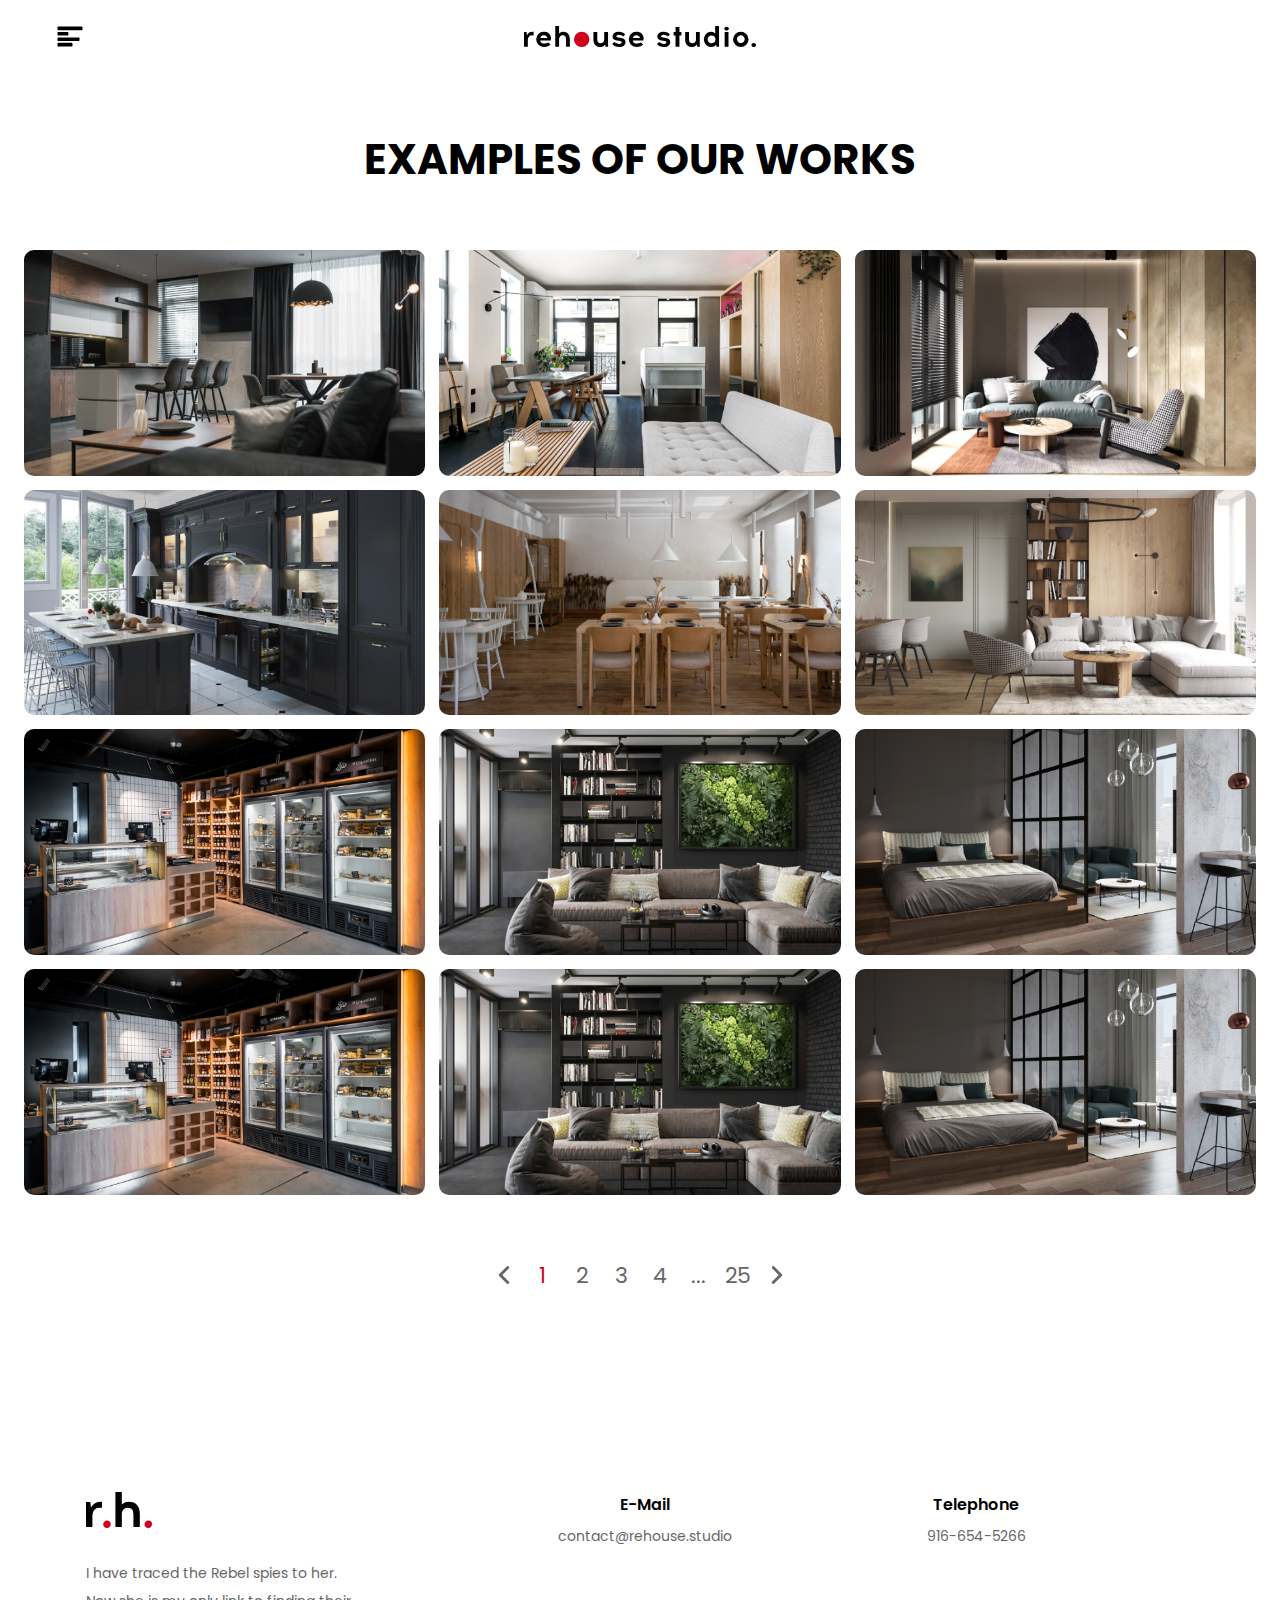
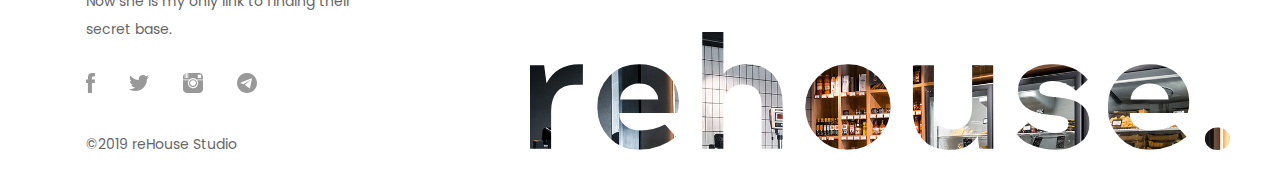
==== commit 3a6161ec: "fix gallery width add textarea" ====
--- a/portfolio.html
+++ b/portfolio.html
@@ -44,18 +44,13 @@
     </header>
 
     <main>
-        <section class="ourworks" id="portfolio">
+        <section class="ourworks portfoliopage">
             <div class="ourworks__topsect">
+                <!-- <a href="index.html" class="back">back </a> -->
                 <h3>EXAMPLES OF OUR WORKS</h3>
-                <p>Here are some recent visualization work</p>
-                <p>*You can also get an example of a finished design project with layouts, drawings, visualizations and
-                    specifications.
-                    <a href="#">Get an example of a design project</a>
-                </p>
             </div>
             <div class="ourworks__works">
-                <img class="right-pic" src="image/white-dots.svg" alt="image">
-                <img class="left-pic" src="image/white-dots.svg" alt="image">
+
                 <div class="work-row">
                     <div class="work-col">
                         <div class="workbox">
@@ -264,9 +259,90 @@
                             </div>
                         </div>
                     </div>
+                    <div class="work-col">
+                        <div class="workbox">
+                            <div class="workbox__inner">
+                                <img src="image/work7.png" alt="image">
+                                <div class="workbox__hoverbox">
+                                    <p class="whoverbox__title">
+                                        Design by suvorich texture framework: Lincoln
+                                    </p>
+                                    <div class="whoverbox__descr">
+                                        <div class="whoverbox__inf">
+                                            <img src="image/icons/sizeicon.svg" alt="icon"><span> 98
+                                                m<sup>2</sup></span>
+                                        </div>
+                                        <div class="whoverbox__inf">
+                                            <img src="image/icons/mark-icon.svg" alt="icon"><span>Chicago,IL</span>
+                                        </div>
+                                    </div>
+                                    <div class="text-right"><span class="whoverbox__seemore">see more photos</span>
+                                    </div>
+                                </div>
+                            </div>
+                        </div>
+                    </div>
+                    <div class="work-col">
+                        <div class="workbox">
+                            <div class="workbox__inner">
+                                <img src="image/work8.png" alt="image">
+                                <div class="workbox__hoverbox">
+                                    <p class="whoverbox__title">
+                                        Design by suvorich texture framework: Lincoln
+                                    </p>
+                                    <div class="whoverbox__descr">
+                                        <div class="whoverbox__inf">
+                                            <img src="image/icons/sizeicon.svg" alt="icon"><span> 98
+                                                m<sup>2</sup></span>
+                                        </div>
+                                        <div class="whoverbox__inf">
+                                            <img src="image/icons/mark-icon.svg" alt="icon"><span>Chicago,IL</span>
+                                        </div>
+                                    </div>
+                                    <div class="text-right"><span class="whoverbox__seemore">see more photos</span>
+                                    </div>
+                                </div>
+                            </div>
+                        </div>
+                    </div>
+                    <div class="work-col">
+                        <div class="workbox">
+                            <div class="workbox__inner">
+                                <img src="image/work9.png" alt="image">
+                                <div class="workbox__hoverbox">
+                                    <p class="whoverbox__title">
+                                        Design by suvorich texture framework: Lincoln
+                                    </p>
+                                    <div class="whoverbox__descr">
+                                        <div class="whoverbox__inf">
+                                            <img src="image/icons/sizeicon.svg" alt="icon"><span> 98
+                                                m<sup>2</sup></span>
+                                        </div>
+                                        <div class="whoverbox__inf">
+                                            <img src="image/icons/mark-icon.svg" alt="icon"><span>Chicago,IL</span>
+                                        </div>
+                                    </div>
+                                    <div class="text-right"><span class="whoverbox__seemore">see more photos</span>
+                                    </div>
+                                </div>
+                            </div>
+                        </div>
+                    </div>
                 </div>
-                <p class="showmore-work"><span>see more works</span></p>
-                <a href="#" class="allworks-link">all works</a>
+
+                <div class="pagination">
+                    <ul>
+                        <li class="prevpag"><a href="#"><img src="image/icons/pag-left-arrow.svg" alt="prev"></a></li>
+                        <li class="active"><a href="#">1</a></li>
+                        <li><a href="#">2</a></li>
+                        <li><a href="#">3</a></li>
+                        <li><a href="#">4</a></li>
+                        <li><span>...</span></li>
+                        <li><a href="#">25</a></li>
+                        <li class="nextpag"><a href="#"><img src="image/icons/pag-right-arrow.svg" alt="next"></a></li>
+                    </ul>
+                </div>
+
             </div>
         </section>
     </main>
--- a/css/common.css
+++ b/css/common.css
@@ -512,6 +512,7 @@
     margin: 0;
     font-weight: 700;
     color: #D0021B;
+    margin-bottom: 10px;
 }
 
 .chooseus__topsect h3 {
@@ -809,7 +810,7 @@
 
 
 .controls {
-    height: 36px;
+    height: auto;
     width: 100%;
     max-width: 517px;
     background-color: #fff;
@@ -896,12 +897,19 @@
 
 .controls input[type="text"],
 .controls input[type="email"],
-.controls input[type="tel"] {
+.controls input[type="tel"],
+.controls textarea {
     width: 100%;
     max-width: 517px;
     height: 36px;
     border: none;
     border-bottom: 1px solid #000;
+    font-family: 'Poppins', sans-serif;
+}
+
+.controls textarea {
+    resize: none;
+    font-family: 'Poppins', sans-serif;
 }
 
 .formsection form input[type="submit"],
@@ -1348,6 +1356,7 @@
     display: flex;
     align-items: center;
     justify-content: center;
+    overflow: auto;
 }
 
 .modalform-wrap form {
@@ -1584,13 +1593,99 @@
 }
 
 
-
-
-
-
-/* .modal-section-gallery {
-    display: block !important;
-} */
+/* PORTFOLIO */
+.ourworks.portfoliopage {
+    padding: 50px 24px 0 24px;
+}
+
+.ourworks.portfoliopage .ourworks__topsect {
+    position: relative;
+}
+
+.pagination {
+    text-align: center;
+    padding: 50px 0 30px 0;
+}
+
+.pagination ul {
+    list-style-type: none;
+    padding: 0;
+    margin: 0;
+}
+
+.pagination ul li {
+    display: inline-block;
+    vertical-align: middle;
+    width: 25px;
+    margin: 0 5px;
+}
+
+.pagination ul li a,
+.pagination ul li span {
+    text-decoration: none;
+    color: #666;
+    font-size: 22px;
+    display: flex;
+    align-items: center;
+    justify-content: center;
+    border-radius: 50%;
+    -webkit-border-radius: 50%;
+    -moz-border-radius: 50%;
+    -ms-border-radius: 50%;
+    -o-border-radius: 50%;
+    transition: .5s;
+    -webkit-transition: .5s;
+    -moz-transition: .5s;
+    -ms-transition: .5s;
+    -o-transition: .5s;
+}
+
+.prevpag img,
+.nextpag img {
+    width: 18px;
+}
+
+.pagination ul li a:hover,
+.pagination ul li.active a {
+    color: #D0021B;
+}
+
+.prevpag,
+.nextpag {
+    transition: .5s;
+    -webkit-transition: .5s;
+    -moz-transition: .5s;
+    -ms-transition: .5s;
+    -o-transition: .5s;
+}
+
+.prevpag,
+.nextpag {
+    transition: .5s;
+    -webkit-transition: .5s;
+    -moz-transition: .5s;
+    -ms-transition: .5s;
+    -o-transition: .5s;
+}
+
+.prevpag:hover,
+.nextpag:hover {
+    opacity: .7;
+}
+
+.pagination ul {
+    position: relative;
+}
+
+
+
+
+
+
+
+
+
+
 
 /* #D0021B */
 
--- a/css/responsive.css
+++ b/css/responsive.css
@@ -631,6 +631,10 @@
 }
 
 @media(max-width: 767.8px) {
+    .chooseus__topsect .beforetitle-text {
+        margin-bottom: 0;
+    }
+
     .header__nav {
         display: flex;
         font-style: italic;
@@ -1281,4 +1285,10 @@
     .menu-section nav {
         padding: 30px 0;
     }
+}
+
+@media(min-height:900px) and (min-width:1600px) {
+    .modal-gallery {
+        max-width: 1000px;
+    }
 }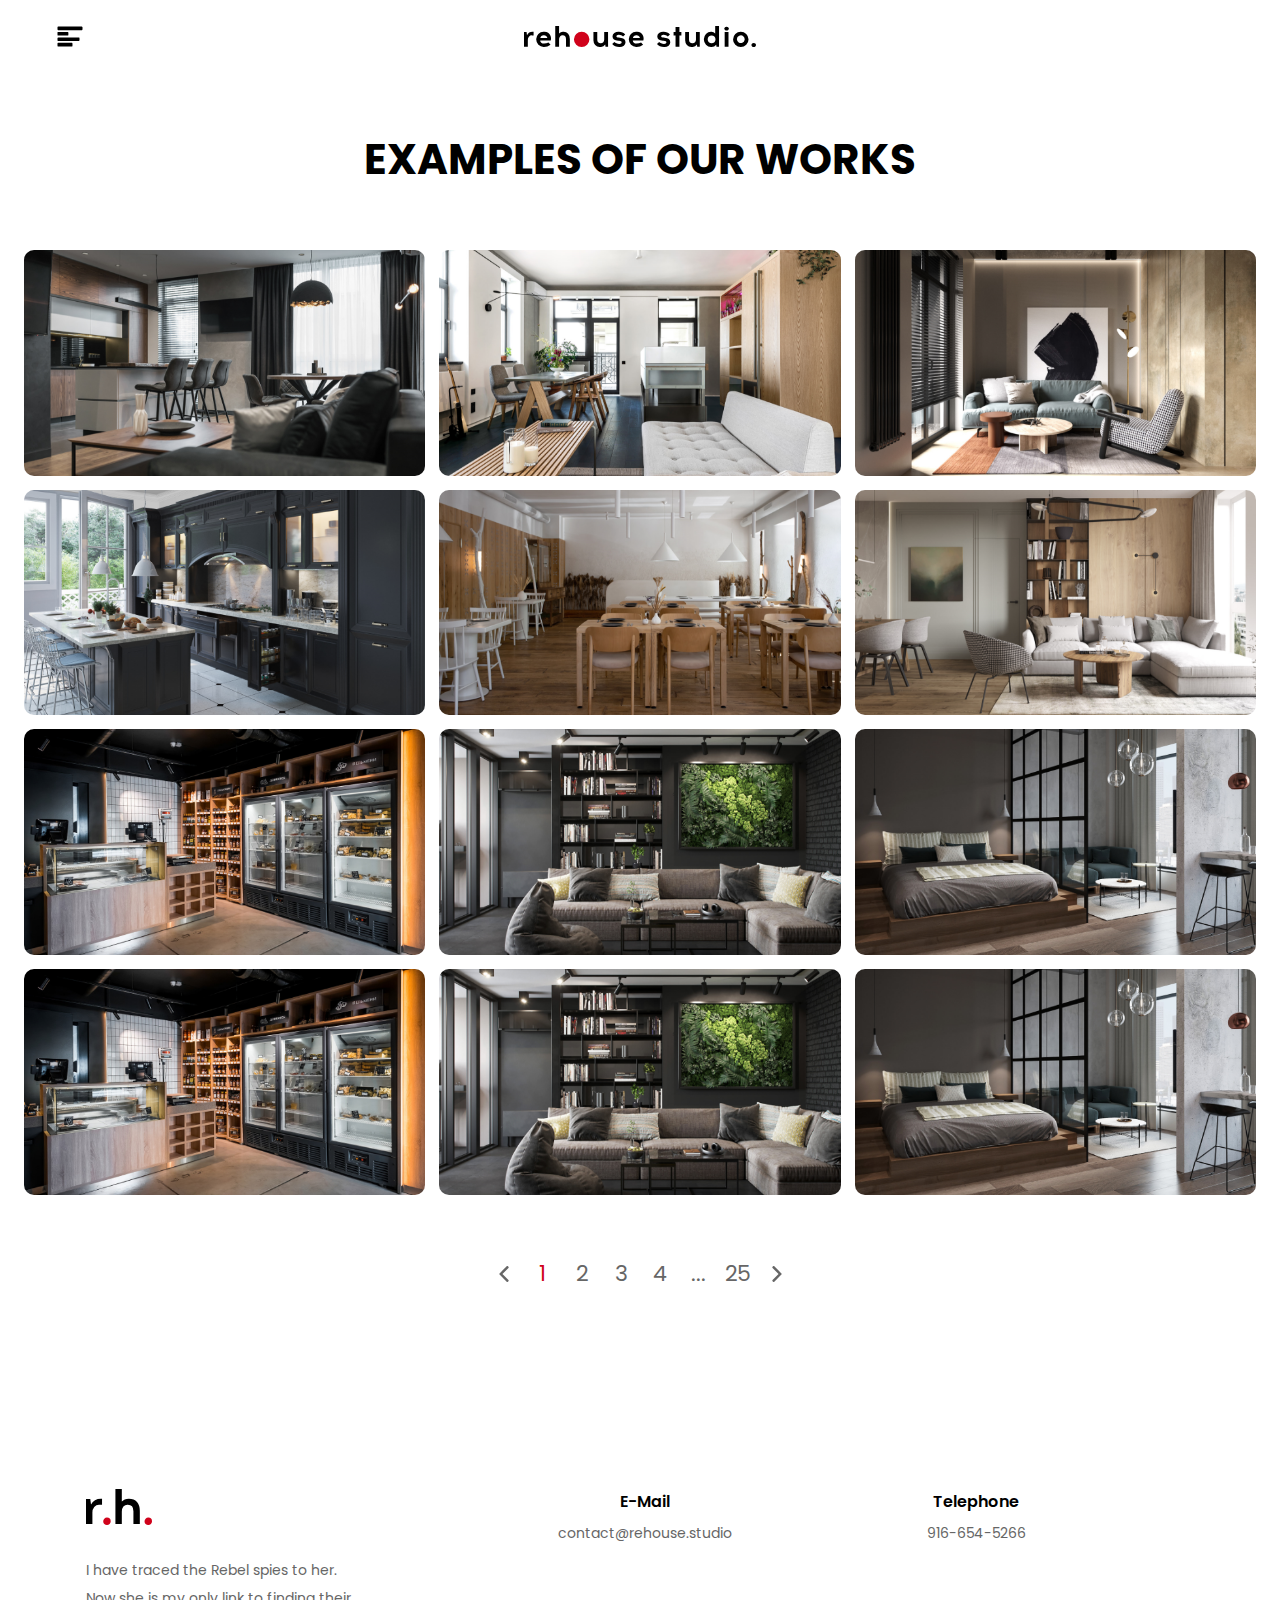
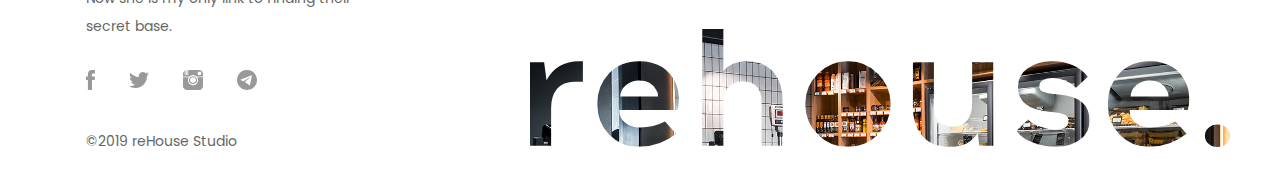
==== commit 23d83a01: "portfolio" ====
--- a/portfolio.html
+++ b/portfolio.html
@@ -5,7 +5,7 @@
     <meta charset="UTF-8">
     <meta name="viewport" content="width=device-width, initial-scale=1.0">
     <meta http-equiv="X-UA-Compatible" content="ie=edge">
-    <title>Rehouse studio</title>
+    <title>Rehouse studio - Portfolio</title>
     <!-- fonts -->
     <link
         href="https://fonts.googleapis.com/css?family=Poppins:100,200,300,400,500,600,700,800,900&display=swap&subset=devanagari,latin-ext"
@@ -46,7 +46,6 @@
     <main>
         <section class="ourworks portfoliopage">
             <div class="ourworks__topsect">
-                <!-- <a href="index.html" class="back">back </a> -->
                 <h3>EXAMPLES OF OUR WORKS</h3>
             </div>
             <div class="ourworks__works">
@@ -332,14 +331,14 @@
 
                 <div class="pagination">
                     <ul>
-                        <li class="prevpag"><a href="#"><img src="image/icons/pag-left-arrow.svg" alt="prev"></a></li>
+                        <li class="prevpag"><a href="#"></a></li>
                         <li class="active"><a href="#">1</a></li>
                         <li><a href="#">2</a></li>
                         <li><a href="#">3</a></li>
                         <li><a href="#">4</a></li>
                         <li><span>...</span></li>
                         <li><a href="#">25</a></li>
-                        <li class="nextpag"><a href="#"><img src="image/icons/pag-right-arrow.svg" alt="next"></a></li>
+                        <li class="nextpag"><a href="#"></a></li>
                     </ul>
                 </div>
 
--- a/css/common.css
+++ b/css/common.css
@@ -1614,10 +1614,13 @@
 }
 
 .pagination ul li {
-    display: inline-block;
+    display: inline-flex;
     vertical-align: middle;
     width: 25px;
     margin: 0 5px;
+    height: 30px;
+    align-items: center;
+    justify-content: center;
 }
 
 .pagination ul li a,
@@ -1638,6 +1641,7 @@
     -moz-transition: .5s;
     -ms-transition: .5s;
     -o-transition: .5s;
+    display: block;
 }
 
 .prevpag img,
@@ -1657,30 +1661,37 @@
     -moz-transition: .5s;
     -ms-transition: .5s;
     -o-transition: .5s;
-}
-
-.prevpag,
-.nextpag {
-    transition: .5s;
-    -webkit-transition: .5s;
-    -moz-transition: .5s;
-    -ms-transition: .5s;
-    -o-transition: .5s;
-}
-
-.prevpag:hover,
-.nextpag:hover {
-    opacity: .7;
+
+}
+
+.prevpag a {
+    background: url(../image/icons/pag-left-arrow.svg) no-repeat center;
+}
+
+.nextpag a {
+    background: url(../image/icons/pag-right-arrow.svg) no-repeat center;
 }
 
 .pagination ul {
     position: relative;
 }
 
-
-
-
-
+.prevpag a,
+.nextpag a,
+.prevpag a:hover,
+.nextpag a:hover {
+    width: 100%;
+    height: 100%;
+    background-size: 16px !important;
+}
+
+.prevpag a:hover {
+    background: url(../image/icons/pag-left-arrowhov.svg) no-repeat center;
+}
+
+.nextpag a:hover {
+    background: url(../image/icons/pag-right-arrowhov.svg) no-repeat center;
+}
 
 
 
--- a/css/responsive.css
+++ b/css/responsive.css
@@ -63,7 +63,8 @@
 
     .modalform-wrap form .controls input[type="text"],
     .modalform-wrap form .controls input[type="email"],
-    .modalform-wrap form .controls input[type="tel"] {
+    .modalform-wrap form .controls input[type="tel"],
+    .modalform-wrap form .controls textarea {
         max-width: 450px;
         margin: 0 auto;
     }
@@ -406,7 +407,7 @@
     }
 
     .modalform-wrap {
-        min-height: 480px;
+        min-height: 510px;
         height: 100%;
     }
 
@@ -603,7 +604,9 @@
         top: 59px;
     }
 
-
+    .ourworks.portfoliopage .work-row .work-col:nth-child(n + 5) {
+        display: block;
+    }
 
 
 
@@ -652,7 +655,7 @@
     }
 
     .modalform-wrap {
-        min-height: 480px;
+        min-height: 510px;
         height: 100%;
     }
 
@@ -1092,7 +1095,9 @@
         margin-bottom: 30px;
     }
 
-
+    .pagination ul li {
+        width: 20px;
+    }
 }
 
 @media(max-width:414.8px) {
